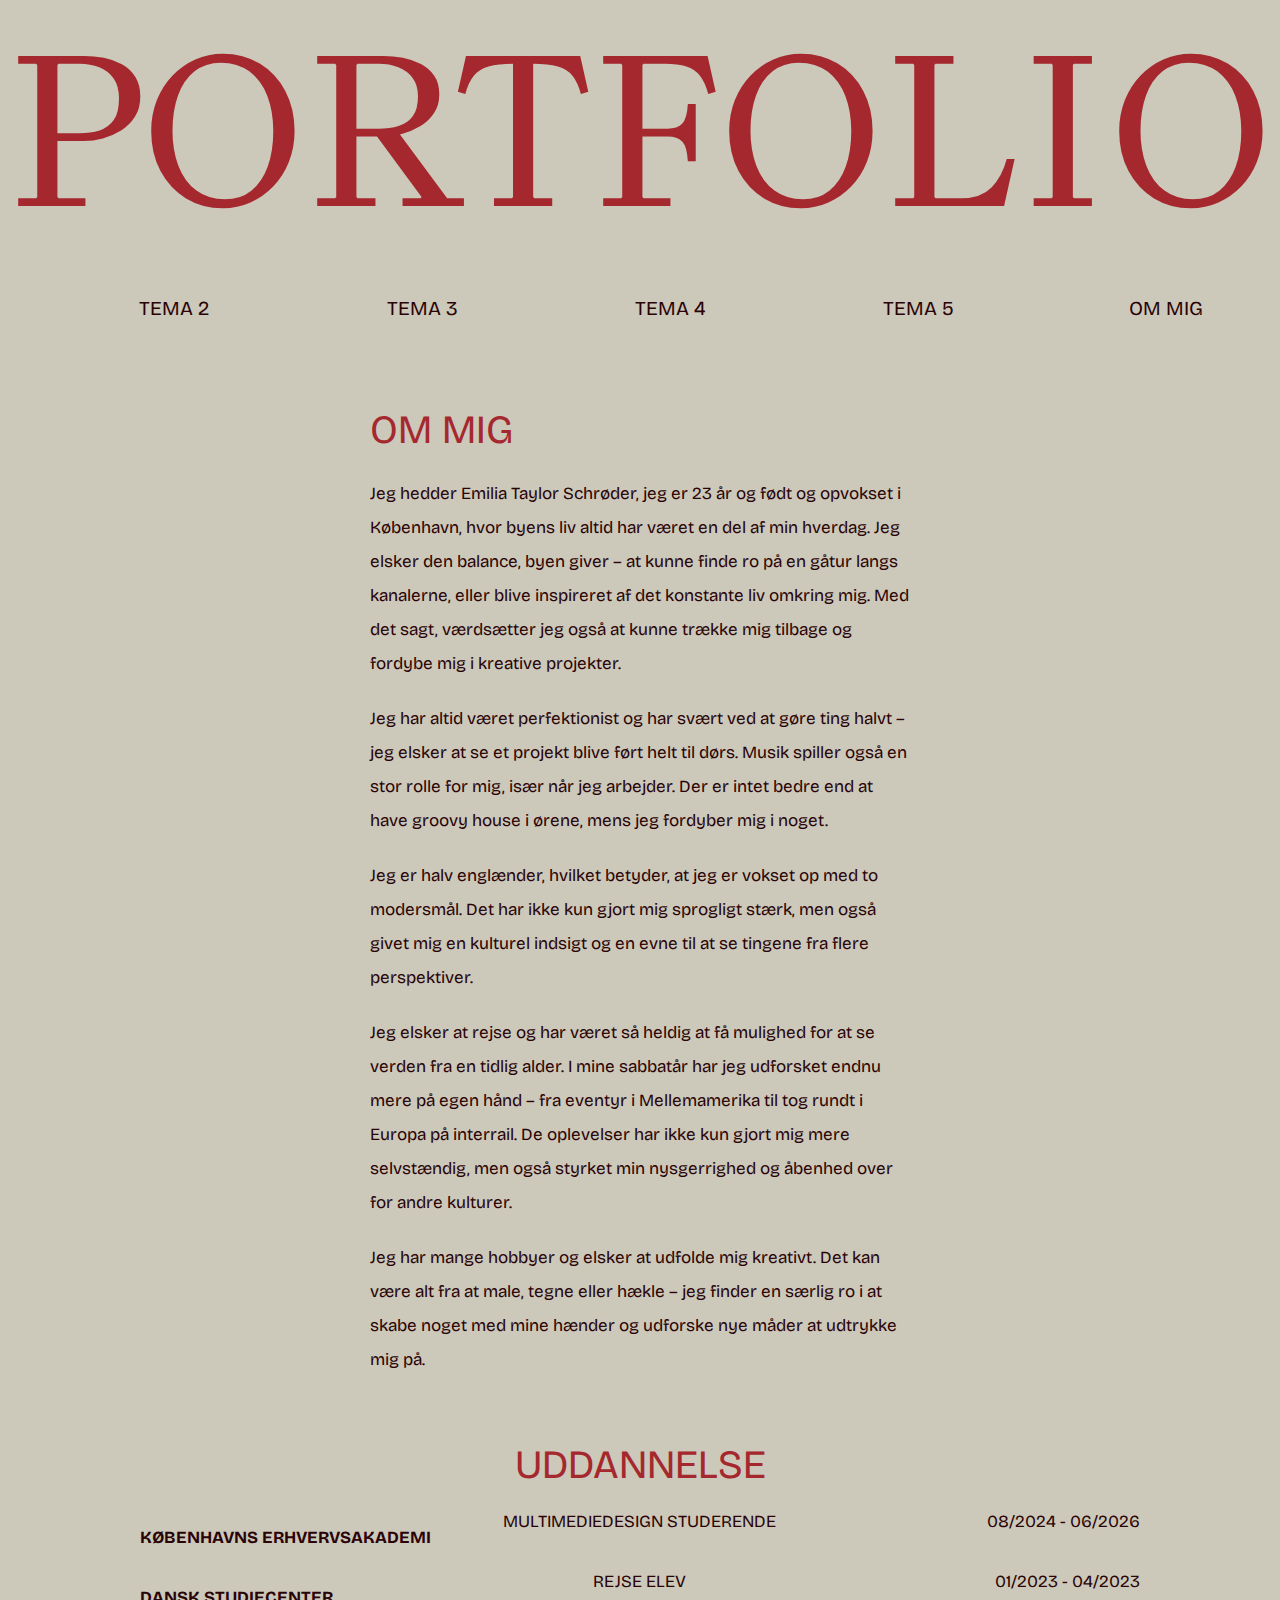
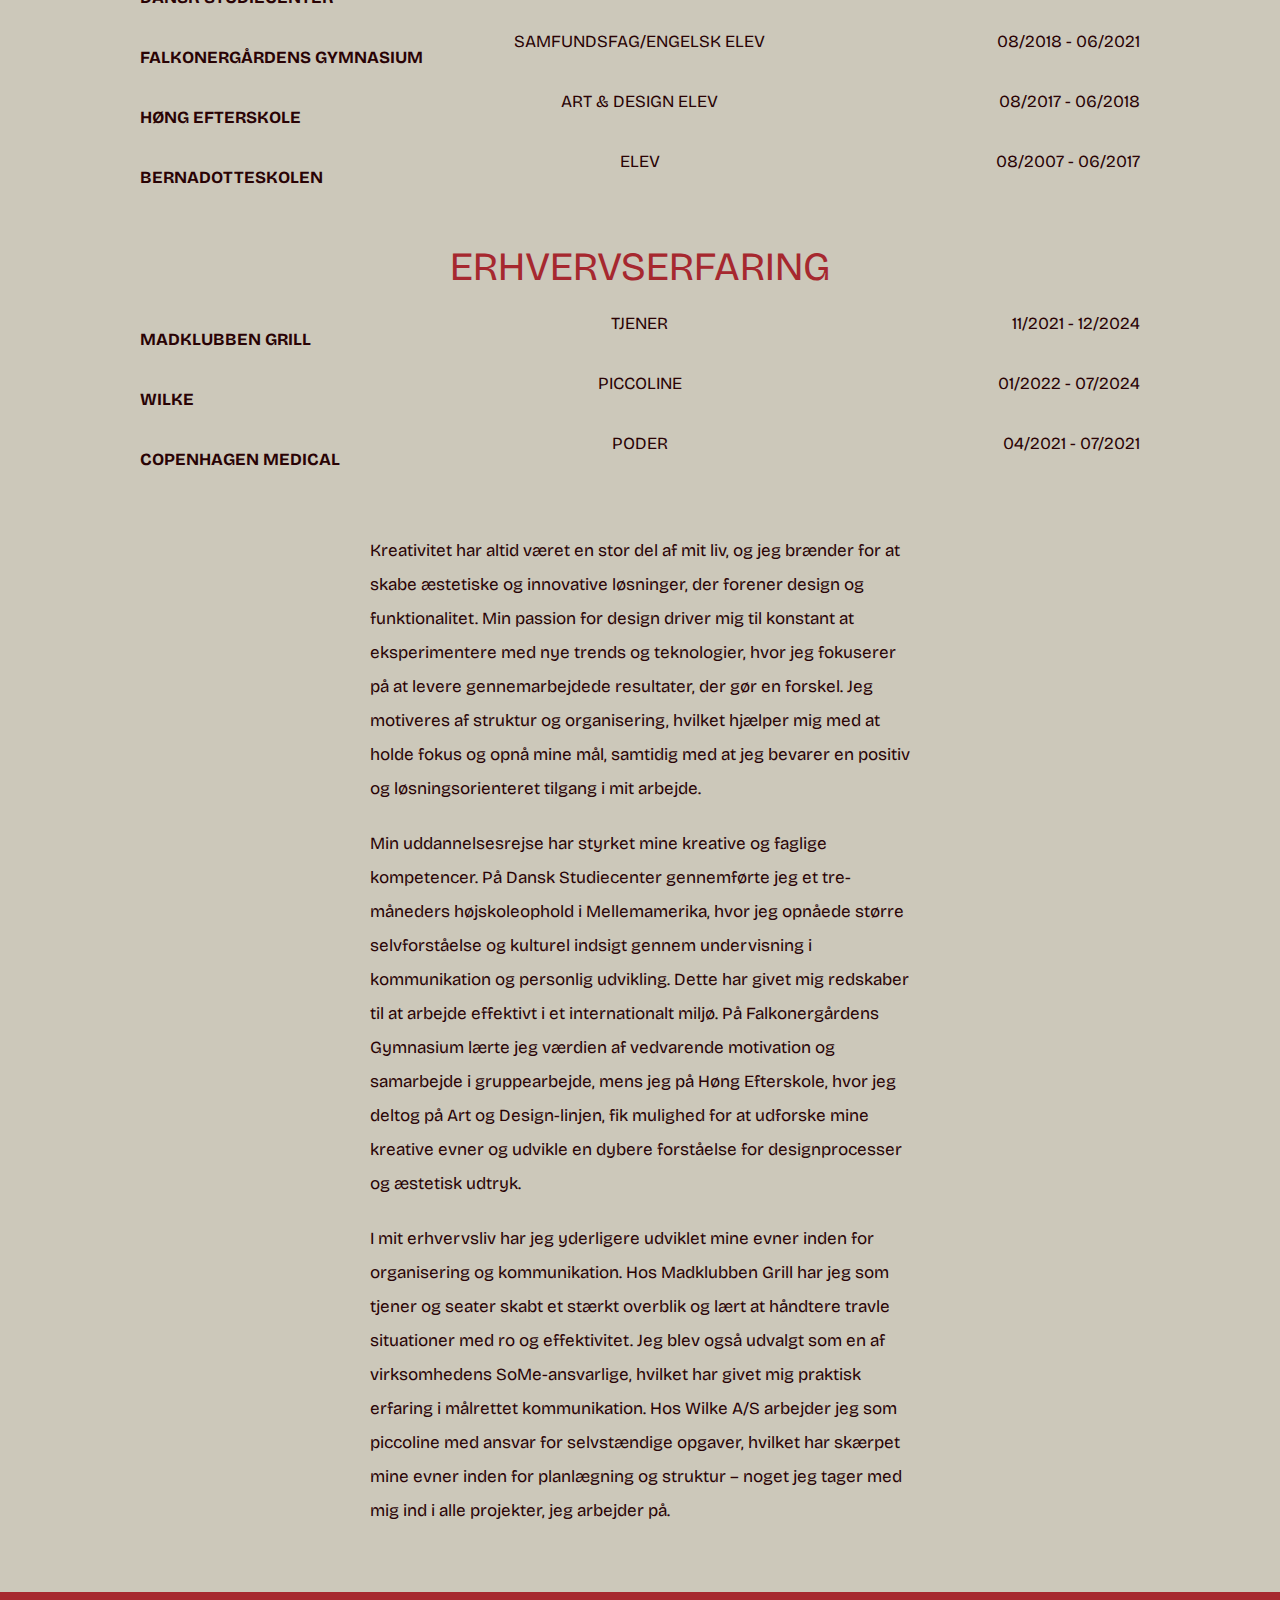
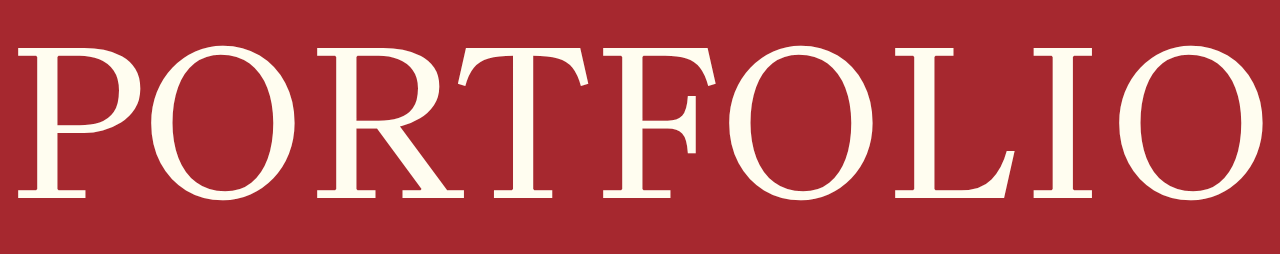
==== om_mig.html @ 83bc56c7 "tema 5" ====
<!DOCTYPE html>
<html lang="da">
  <head>
    <meta charset="UTF-8" />
    <meta name="viewport" content="width=device-width, initial-scale=1.0" />
    <link rel="stylesheet" href="css/layout.css" />
    <link rel="stylesheet" href="css/style.css" />
    <link rel="stylesheet" href="css/burgermenu.css" />
    <!-- H1 font -->
    <link rel="preconnect" href="https://fonts.googleapis.com" />
    <link rel="preconnect" href="https://fonts.gstatic.com" crossorigin />
    <link href="https://fonts.googleapis.com/css2?family=Brygada+1918:ital@0;1&display=swap" rel="stylesheet" />
    <!-- H2, H3 og P font -->
    <link rel="preconnect" href="https://fonts.googleapis.com" />
    <link rel="preconnect" href="https://fonts.gstatic.com" crossorigin />
    <link href="https://fonts.googleapis.com/css2?family=Bricolage+Grotesque:opsz@12..96&display=swap" rel="stylesheet" />
    <title>Om mig</title>
  </head>
  <body>
    <a href="index.html"><h1>Portfolio</h1></a>
    <header>
      <nav>
        <ul class="menu">
          <li>
            <a href="tema2.html"><h3 class="brown_t">Tema 2</h3></a>
          </li>
          <li>
            <a href="tema3.html"><h3 class="brown_t">Tema 3</h3></a>
          </li>
          <li>
            <a href="tema4.html"><h3 class="brown_t">Tema 4</h3></a>
          </li>
          <li>
            <a href="tema5.html"><h3 class="brown_t">Tema 5</h3></a>
          </li>
          <li>
            <a href="om_mig.html"><h3 class="brown_t">Om mig</h3></a>
          </li>
        </ul>
        <div class="burger">
          <div class="line"></div>
          <div class="line"></div>
          <div class="line"></div>
        </div>
      </nav>
    </header>

    <section class="marg">
      <h2>OM MIG</h2>
      <p>Jeg hedder Emilia Taylor Schrøder, jeg er 23 år og født og opvokset i København, hvor byens liv altid har været en del af min hverdag. Jeg elsker den balance, byen giver – at kunne finde ro på en gåtur langs kanalerne, eller blive inspireret af det konstante liv omkring mig. Med det sagt, værdsætter jeg også at kunne trække mig tilbage og fordybe mig i kreative projekter.</p>
      <p>Jeg har altid været perfektionist og har svært ved at gøre ting halvt – jeg elsker at se et projekt blive ført helt til dørs. Musik spiller også en stor rolle for mig, især når jeg arbejder. Der er intet bedre end at have groovy house i ørene, mens jeg fordyber mig i noget.</p>
      <p>Jeg er halv englænder, hvilket betyder, at jeg er vokset op med to modersmål. Det har ikke kun gjort mig sprogligt stærk, men også givet mig en kulturel indsigt og en evne til at se tingene fra flere perspektiver.</p>
      <p>Jeg elsker at rejse og har været så heldig at få mulighed for at se verden fra en tidlig alder. I mine sabbatår har jeg udforsket endnu mere på egen hånd – fra eventyr i Mellemamerika til tog rundt i Europa på interrail. De oplevelser har ikke kun gjort mig mere selvstændig, men også styrket min nysgerrighed og åbenhed over for andre kulturer.</p>
      <p>Jeg har mange hobbyer og elsker at udfolde mig kreativt. Det kan være alt fra at male, tegne eller hækle – jeg finder en særlig ro i at skabe noget med mine hænder og udforske nye måder at udtrykke mig på.</p>
    </section>

    <h2 class="middle">Uddannelse</h2>
    <section class="parent">
      <div class="grid_1-1-1">
        <p class="brown_t bold">KØBENHAVNS ERHVERVSAKADEMI</p>
        <p class="brown_t">MULTIMEDIEDESIGN STUDERENDE</p>
        <p class="brown_t">08/2024 - 06/2026</p>

        <p class="brown_t bold">DANSK STUDIECENTER</p>
        <p class="brown_t">REJSE ELEV</p>
        <p class="brown_t">01/2023 - 04/2023</p>

        <p class="brown_t bold">FALKONERGÅRDENS GYMNASIUM</p>
        <p class="brown_t">SAMFUNDSFAG/ENGELSK ELEV</p>
        <p class="brown_t">08/2018 - 06/2021</p>

        <p class="brown_t bold">HØNG EFTERSKOLE</p>
        <p class="brown_t">ART & DESIGN ELEV</p>
        <p class="brown_t">08/2017 - 06/2018</p>

        <p class="brown_t bold">BERNADOTTESKOLEN</p>
        <p class="brown_t">ELEV</p>
        <p class="brown_t">08/2007 - 06/2017</p>
      </div>
    </section>

    <h2 class="middle pad-top">Erhvervserfaring</h2>
    <section class="parent">
      <div class="grid_1-1-1">
        <p class="brown_t bold">MADKLUBBEN GRILL</p>
        <p class="brown_t">TJENER</p>
        <p class="brown_t right">11/2021 - 12/2024</p>
        <p class="brown_t bold">WILKE</p>
        <p class="brown_t">PICCOLINE</p>
        <p class="brown_t right">01/2022 - 07/2024</p>
        <p class="brown_t bold">COPENHAGEN MEDICAL</p>
        <p class="brown_t">PODER</p>
        <p class="brown_t right">04/2021 - 07/2021</p>
      </div>
    </section>

    <section class="marg">
      <p>Kreativitet har altid været en stor del af mit liv, og jeg brænder for at skabe æstetiske og innovative løsninger, der forener design og funktionalitet. Min passion for design driver mig til konstant at eksperimentere med nye trends og teknologier, hvor jeg fokuserer på at levere gennemarbejdede resultater, der gør en forskel. Jeg motiveres af struktur og organisering, hvilket hjælper mig med at holde fokus og opnå mine mål, samtidig med at jeg bevarer en positiv og løsningsorienteret tilgang i mit arbejde.</p>
      <p>Min uddannelsesrejse har styrket mine kreative og faglige kompetencer. På Dansk Studiecenter gennemførte jeg et tre-måneders højskoleophold i Mellemamerika, hvor jeg opnåede større selvforståelse og kulturel indsigt gennem undervisning i kommunikation og personlig udvikling. Dette har givet mig redskaber til at arbejde effektivt i et internationalt miljø. På Falkonergårdens Gymnasium lærte jeg værdien af vedvarende motivation og samarbejde i gruppearbejde, mens jeg på Høng Efterskole, hvor jeg deltog på Art og Design-linjen, fik mulighed for at udforske mine kreative evner og udvikle en dybere forståelse for designprocesser og æstetisk udtryk.</p>
      <p>I mit erhvervsliv har jeg yderligere udviklet mine evner inden for organisering og kommunikation. Hos Madklubben Grill har jeg som tjener og seater skabt et stærkt overblik og lært at håndtere travle situationer med ro og effektivitet. Jeg blev også udvalgt som en af virksomhedens SoMe-ansvarlige, hvilket har givet mig praktisk erfaring i målrettet kommunikation. Hos Wilke A/S arbejder jeg som piccoline med ansvar for selvstændige opgaver, hvilket har skærpet mine evner inden for planlægning og struktur – noget jeg tager med mig ind i alle projekter, jeg arbejder på.</p>
    </section>

    <footer class="red_b">
      <a href="index.html"><h1 class="cream_t">Portfolio</h1></a>
    </footer>

    <script src="javascript/menu.js"></script>
  </body>
</html>
---- css/layout.css ----
* {
  margin: 0;
  padding: 0;
  box-sizing: border-box;
}

/* Layout af tekstboks på forside */
.center {
  text-align: center;
  max-width: 70%;
  margin: 0 auto; /* Centers the text block horizontally on the page */
  padding: 50px;
}
/* Styling af klikbare kasser på forsiden */
.project_grid {
  display: flex;
  justify-content: space-between;
  gap: 20px; /* plads imellem kasserne */
  margin-left: 2rem;
  margin-right: 2rem;
  margin-bottom: 2rem;
}
.project-box-f:hover {
  transform: scale(1.02); /* zoom-in effect */
}
.projects h2 {
  text-align: center;
}
/* zoom effekt */
.zoom:hover {
  transform: scale(1.01); /* zoom-in effect */
}

/* tema 2 layout */
.marg {
  max-width: 80%;
  margin: 0 auto; /* Centers the text block horizontally on the page */
  padding: 50px;
  /* tilføjer en transition effekt på alt der ændres (all - margin, padding), på 0.3 sekunder, med langsom, accelerere i midten, og langsom til slut. */
  transition: all 0.3s ease; /* Smooth transition for margin and size adjustments */
}

/* .grid_2-1 {
  display: grid;
  grid-template-columns: 2fr 1fr;
  margin: 5rem;
} */
/* 
.grid_2-1 {
  display: grid;
  grid-template-columns: 2fr 1fr;
  grid-template-rows: 1fr;
} */

/* .brown_box {
  position: relative;
  top: -40%;
  left: 50%;
} */
.brown_box {
  display: flex;
  justify-content: end;
  padding-right: 12rem;
}
/* TEMA 3 */
/* margin på listepunkt */
ul {
  margin-left: 15px;
}
.grid_1-1-1-1-1 {
  display: grid;
  grid-template-columns: 1fr 1fr 1fr 1fr 1fr;
}

/* Lottie animationer */
.container {
  display: grid;
  place-items: center;
  max-width: 100%;
  margin-top: 3rem;
}

/* Så teksten under lottie og billede ikke overlapper */
.wrapper {
  display: block;
  overflow: hidden; /* Prevents text from spilling into the animation container */
  margin-top: -55px;
}

/* Baggrundsbilledet på forside(med lottie) */
.forside_img {
  grid-area: 1 / 1; /* Placerer animationen i samme grid celle */
  width: 100%;
  height: auto;
}

/* Lottie filen */
.lottie {
  grid-area: 1 / 1; /* Placerer animationen i samme grid celle */
  width: 100%;
  z-index: 2; /* bliver placeret ovenpå billedet */
}

.lottie_1 {
  padding-top: 1rem;
}

/* CV GRID */
.bold {
  font-weight: bold;
  padding-top: 1rem;
}
.parent {
  text-align: center;
}

.middle {
  text-align: center;
}

.pad-top {
  padding-top: 3rem;
}

@media (min-width: 800px) {
  .center {
    text-align: center;
    max-width: 55%;
    margin: 0 auto; /* Centers the text block horizontally on the page */
    padding: 60px;
  }

  .marg {
    max-width: 50%;
  }

  /* TEMA 3 */
  /* margin på listepunkt */
  ul {
    margin-left: 30px;
  }

  .grid_1-1 {
    display: grid;
    grid-template-columns: 1fr 1fr;
  }

  /* Layout af cv grid */
  /* Center the grid parent */
  .parent {
    display: flex;
    justify-content: center; /* Centers the grid horizontally */
    align-items: center; /* Centers the grid vertically */
  }

  /* Style the grid */
  .grid_1-1-1 {
    display: grid;
    grid-template-columns: 1fr 1fr 1fr; /* Three equal-width columns */
    grid-auto-rows: auto; /* Automatically size rows based on content */
    gap: 10px; /* Add spacing between items */
    width: 100%; /* Adjust grid width */
    max-width: 1000px; /* Limit grid width for larger screens */
    text-align: left; /* Default text alignment for all grid items */
  }

  /* Column-specific text alignment */
  .grid_1-1-1 > p:nth-child(3n + 1) {
    font-weight: bold; /* Bold text for the first column */
    text-align: left; /* Left-aligned */
  }

  .grid_1-1-1 > p:nth-child(3n + 2) {
    text-align: center; /* Center-aligned for the middle column */
  }

  .grid_1-1-1 > p:nth-child(3n) {
    text-align: right; /* Right-aligned for the last column */
  }
}
---- css/style.css ----
* {
  margin: 0;
  padding: 0;
  box-sizing: border-box;
}

/* Farve variabler */
html {
  --cream: #fffdf0;
  --red: #a6282f;
  --sage: #cdc69a;
  --mocca: #ccc8ba;
  --brown: #290305;
  scroll-behavior: smooth;
}

body {
  background-color: var(--mocca);
}

/* Tekst */
h1 {
  font-family: "Brygada 1918", serif;
  font-optical-sizing: auto;
  font-weight: 400;
  font-style: normal;
  text-transform: uppercase;
  color: var(--red);
  font-size: 17.5vw;
  text-align: center;
}

h2 {
  font-family: "Bricolage Grotesque", serif;
  font-optical-sizing: auto;
  font-weight: 400;
  font-style: normal;
  font-variation-settings: "wdth" 100;
  text-transform: uppercase;
  color: var(--red);
  font-size: clamp(20px, 5vw, 40px);
}

h3 {
  font-family: "Bricolage Grotesque", serif;
  font-optical-sizing: auto;
  font-weight: 400;
  font-style: normal;
  font-variation-settings: "wdth" 100;
  text-transform: uppercase;
  color: var(--red);
}

p,
ul {
  font-family: "Bricolage Grotesque", serif;
  font-optical-sizing: auto;
  font-weight: 400;
  font-style: normal;
  font-variation-settings: "wdth" 100;
  color: var(--brown);
  /* 10px er minimun. Fonten bliver ikke mindre end 10px. 2vw gør tekststørrelsen responsiv, dvs størrelsen fylder 2% af skærmen. Det maksimale er 17px. */
  font-size: clamp(10px, 2vw, 17px);
  line-height: 200%;
}

/* Ændring af farve i footer*/
.cream_t {
  color: var(--cream);
}
.red_b {
  background-color: var(--red);
}
.sage_t {
  color: var(--sage);
}
.brown_b {
  background-color: var(--brown);
}
.sage_b {
  background-color: var(--sage);
}
.red_t {
  color: var(--red);
}
.cream_b {
  background-color: var(--cream);
}
.brown_t {
  color: var(--brown);
}

img {
  max-width: 100%;
}

a {
  text-decoration: none;
}
.marg p {
  padding-top: 7px;
  padding-bottom: 14px;
}

.marg h3 {
  padding-top: 33px;
}

.marg img {
  padding-top: 20px;
}

@media (min-width: 800px) {
  h2 {
    padding-bottom: 1rem;
  }
  .top {
    margin-top: 3rem;
    padding-left: 1rem;
  }
}
---- css/burgermenu.css ----
* {
  margin: 0;
  padding: 0;
  box-sizing: border-box;
}

header {
  position: sticky;
  top: 0;
  display: flex;
  justify-content: space-between;
  align-items: center;
  padding: 20px;
  background-color: var(--mocca);
  font-family: "Anybody", sans-serif;
  font-weight: 400;
  font-style: normal;
  font-size: 1.3rem;
  z-index: 3;
}
.brown_t {
  color: var(--brown);
}

.logo img {
  max-width: 40%;
}

nav {
  width: 100%; /* Ensure nav spans the full width */
}

.menu {
  display: grid;
  grid-template-columns: repeat(5, 1fr); /* Create 5 evenly spaced columns */
  width: 100%; /* Menu spans the full width */
  list-style: none;
  text-align: center;
}

.menu li {
  margin: 0; /* Remove margin to prevent spacing issues */
}

.menu li:last-child {
  margin-right: 0;
}

.menu a {
  display: block;
  padding: 10px;
  color: var(--brown);
  text-decoration: none;
  transition: color 0.3s;
  text-align: center; /* Ensure the text inside each menu item is centered */
}

.menu a:hover {
  transform: scale(1.03); /* zoom-in effect */
}

.burger {
  width: 30px;
  height: 20px;
  cursor: pointer;
}

.burger .line {
  width: 100%;
  height: 2px;
  background-color: var(--brown);
  margin-bottom: 5px;
  transition: 0.2s linear;
}
.burger {
  display: none;
}
@media screen and (max-width: 800px) {
  .menu {
    display: none;
  }
  .burger {
    display: block;
  }
  .burger.active .line:nth-child(1) {
    transform: rotate(45deg) translate(5px, 5px);
    transition: 0.2s linear;
  }

  .burger.active .line:nth-child(2) {
    opacity: 0;
    transition: 0.15s linear;
  }

  .burger.active .line:nth-child(3) {
    transform: rotate(-45deg) translate(5px, -5px);
    transition: 0.2s linear;
  }

  nav.active .menu {
    display: block;
    background-color: var(--mocca);
    position: absolute;
    top: 58px;
    left: 0;
    width: 100%;
    box-shadow: 0 10px 10px rgba(0, 0, 0, 0.1);
    z-index: 1;
  }

  nav.active .menu li {
    margin: 10px 20px;
  }

  nav.active .menu a {
    font-size: 24px;
  }
  .logo img {
    max-width: 30%;
  }
}
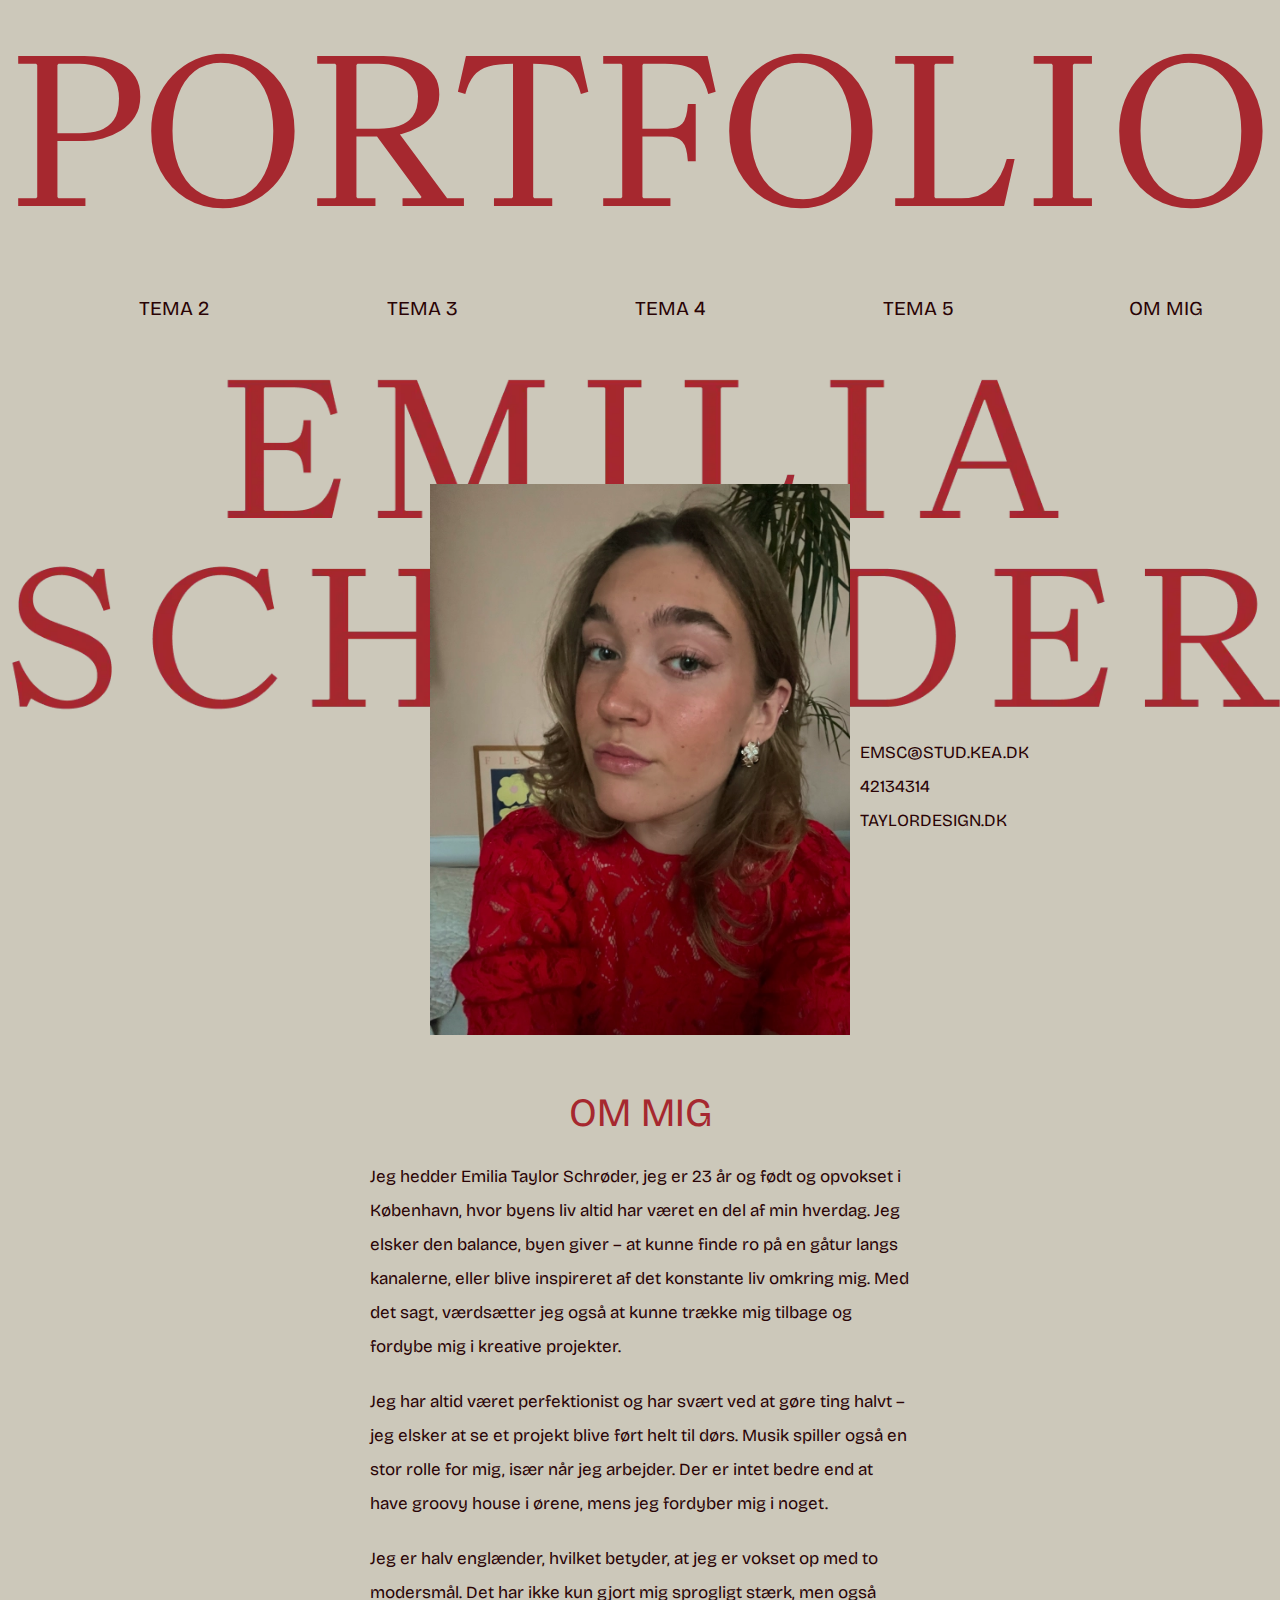
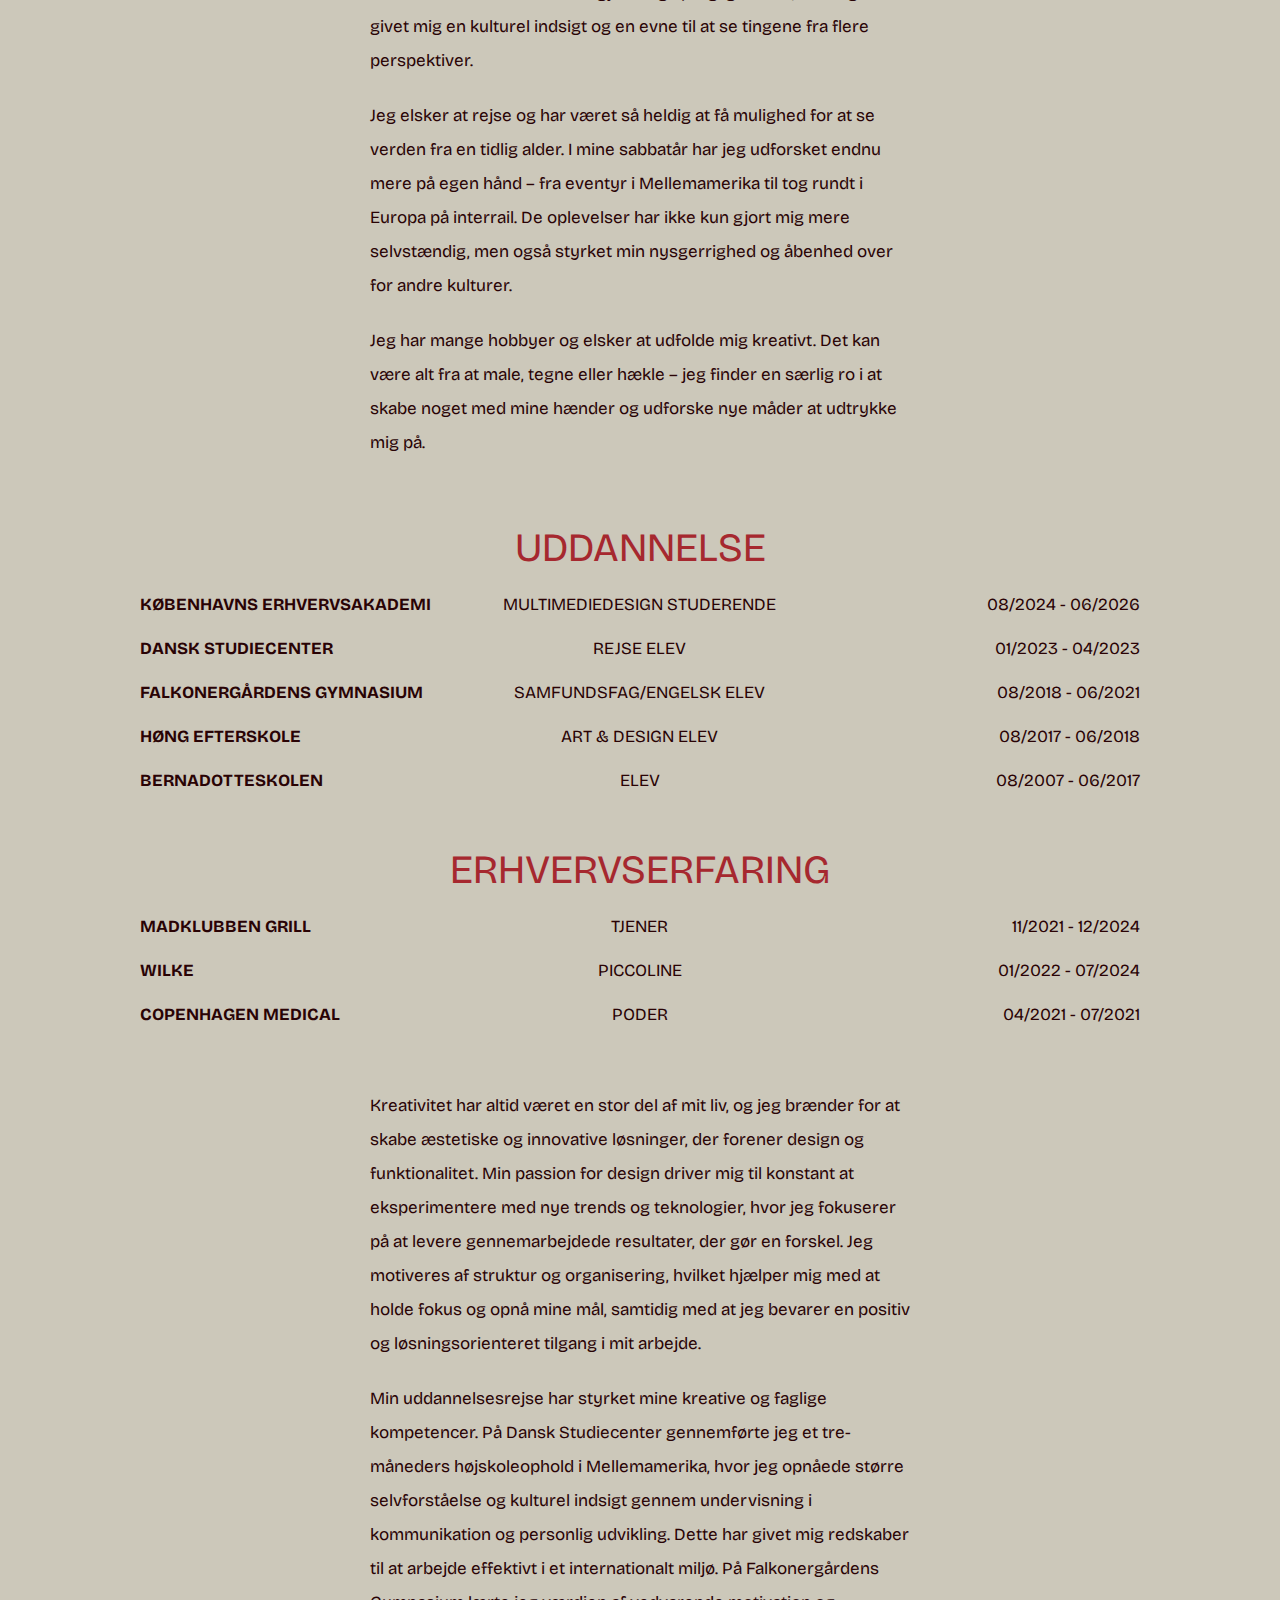
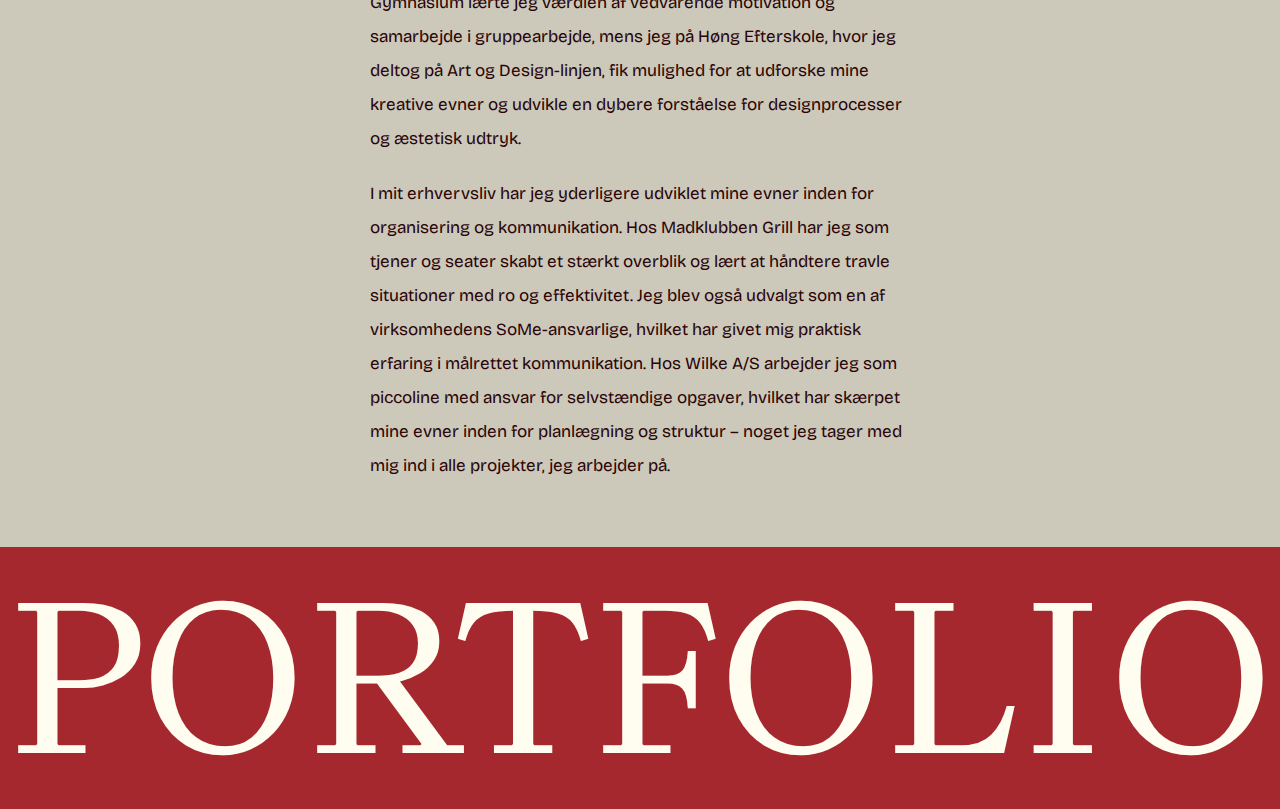
==== commit 8d99257a: "færdig om mig" ====
--- a/om_mig.html
+++ b/om_mig.html
@@ -45,8 +45,22 @@
       </nav>
     </header>
 
+    <section class="bg_img">
+      <section class="grid_3">
+        <div class="usynlig">usynlig</div>
+        <div class="mig">
+          <img src="billeder/om_mig/cv.webp" alt="Profile Picture" />
+        </div>
+        <div class="bla">
+          <p>EMSC@STUD.KEA.DK</p>
+          <p>42134314</p>
+          <p>TAYLORDESIGN.DK</p>
+        </div>
+      </section>
+    </section>
+
     <section class="marg">
-      <h2>OM MIG</h2>
+      <h2 class="middle">OM MIG</h2>
       <p>Jeg hedder Emilia Taylor Schrøder, jeg er 23 år og født og opvokset i København, hvor byens liv altid har været en del af min hverdag. Jeg elsker den balance, byen giver – at kunne finde ro på en gåtur langs kanalerne, eller blive inspireret af det konstante liv omkring mig. Med det sagt, værdsætter jeg også at kunne trække mig tilbage og fordybe mig i kreative projekter.</p>
       <p>Jeg har altid været perfektionist og har svært ved at gøre ting halvt – jeg elsker at se et projekt blive ført helt til dørs. Musik spiller også en stor rolle for mig, især når jeg arbejder. Der er intet bedre end at have groovy house i ørene, mens jeg fordyber mig i noget.</p>
       <p>Jeg er halv englænder, hvilket betyder, at jeg er vokset op med to modersmål. Det har ikke kun gjort mig sprogligt stærk, men også givet mig en kulturel indsigt og en evne til at se tingene fra flere perspektiver.</p>
--- a/css/layout.css
+++ b/css/layout.css
@@ -108,7 +108,6 @@
 /* CV GRID */
 .bold {
   font-weight: bold;
-  padding-top: 1rem;
 }
 .parent {
   text-align: center;
@@ -120,6 +119,40 @@
 
 .pad-top {
   padding-top: 3rem;
+}
+
+.grid_1-1-1 {
+  display: grid;
+  grid-template-columns: 1fr;
+}
+/* Styling af det første barn i sæt af 3 */
+.grid_1-1-1 > p:nth-child(3n + 1) {
+  padding-top: 1rem;
+}
+.bg_img {
+  background-image: url(../billeder/om_mig/Group\ 93.webp);
+  background-repeat: no-repeat;
+  background-position: top center;
+  background-size: 100%;
+}
+
+.grid_3 {
+  display: grid;
+  grid-template-columns: 1fr 1fr 1fr;
+  padding-top: 3rem;
+  gap: 10px;
+}
+.mig {
+  grid-column: 2 / span 1;
+}
+
+.bla {
+  grid-column: 3 / span 1;
+  margin-top: 70%;
+}
+
+.usynlig {
+  color: var(--mocca);
 }
 
 @media (min-width: 800px) {
@@ -146,35 +179,53 @@
   }
 
   /* Layout af cv grid */
-  /* Center the grid parent */
+  /* Centrering af grid parent */
   .parent {
     display: flex;
-    justify-content: center; /* Centers the grid horizontally */
-    align-items: center; /* Centers the grid vertically */
-  }
-
-  /* Style the grid */
+    /* Centrerer grid horisontalt */
+    justify-content: center;
+    /* centrer grid vertikalt */
+    align-items: center;
+  }
+
+  /* Styling af grid */
   .grid_1-1-1 {
     display: grid;
-    grid-template-columns: 1fr 1fr 1fr; /* Three equal-width columns */
-    grid-auto-rows: auto; /* Automatically size rows based on content */
-    gap: 10px; /* Add spacing between items */
-    width: 100%; /* Adjust grid width */
-    max-width: 1000px; /* Limit grid width for larger screens */
+    grid-template-columns: 1fr 1fr 1fr;
+    /* automatisk størrelse af grid rækker baseret på det indhold der er med */
+    gap: 10px;
+    width: 100%;
+    /* bredden af grid */
+    max-width: 1000px;
     text-align: left; /* Default text alignment for all grid items */
   }
 
-  /* Column-specific text alignment */
+  /* Specifik styling af kolonerne */
+  /* n er en variabel, der repræsenterer en række tal (0, 1, 2, 3 osv.). */
   .grid_1-1-1 > p:nth-child(3n + 1) {
+    /* bold tekst i den første kolonne (3n+1 er rettet mod det første "barn" i hvert sæt af 3 - kolonne 1)*/
     font-weight: bold; /* Bold text for the first column */
-    text-align: left; /* Left-aligned */
-  }
-
+    padding-top: 0;
+  }
+
+  /* Styling af det andet "barn" i hvert sæt af 3 (kolonne 2)*/
   .grid_1-1-1 > p:nth-child(3n + 2) {
-    text-align: center; /* Center-aligned for the middle column */
-  }
-
+    text-align: center;
+  }
+
+  /* Styling af det tredje barn, i hvert sæt af 3 (tredje kolonne) */
   .grid_1-1-1 > p:nth-child(3n) {
     text-align: right; /* Right-aligned for the last column */
   }
-}
+
+  .grid_3 {
+    display: grid;
+    grid-template-columns: 1fr 1fr 1fr;
+    padding-top: 10%;
+    gap: 10px;
+  }
+
+  .bla {
+    margin-top: 60%;
+  }
+}
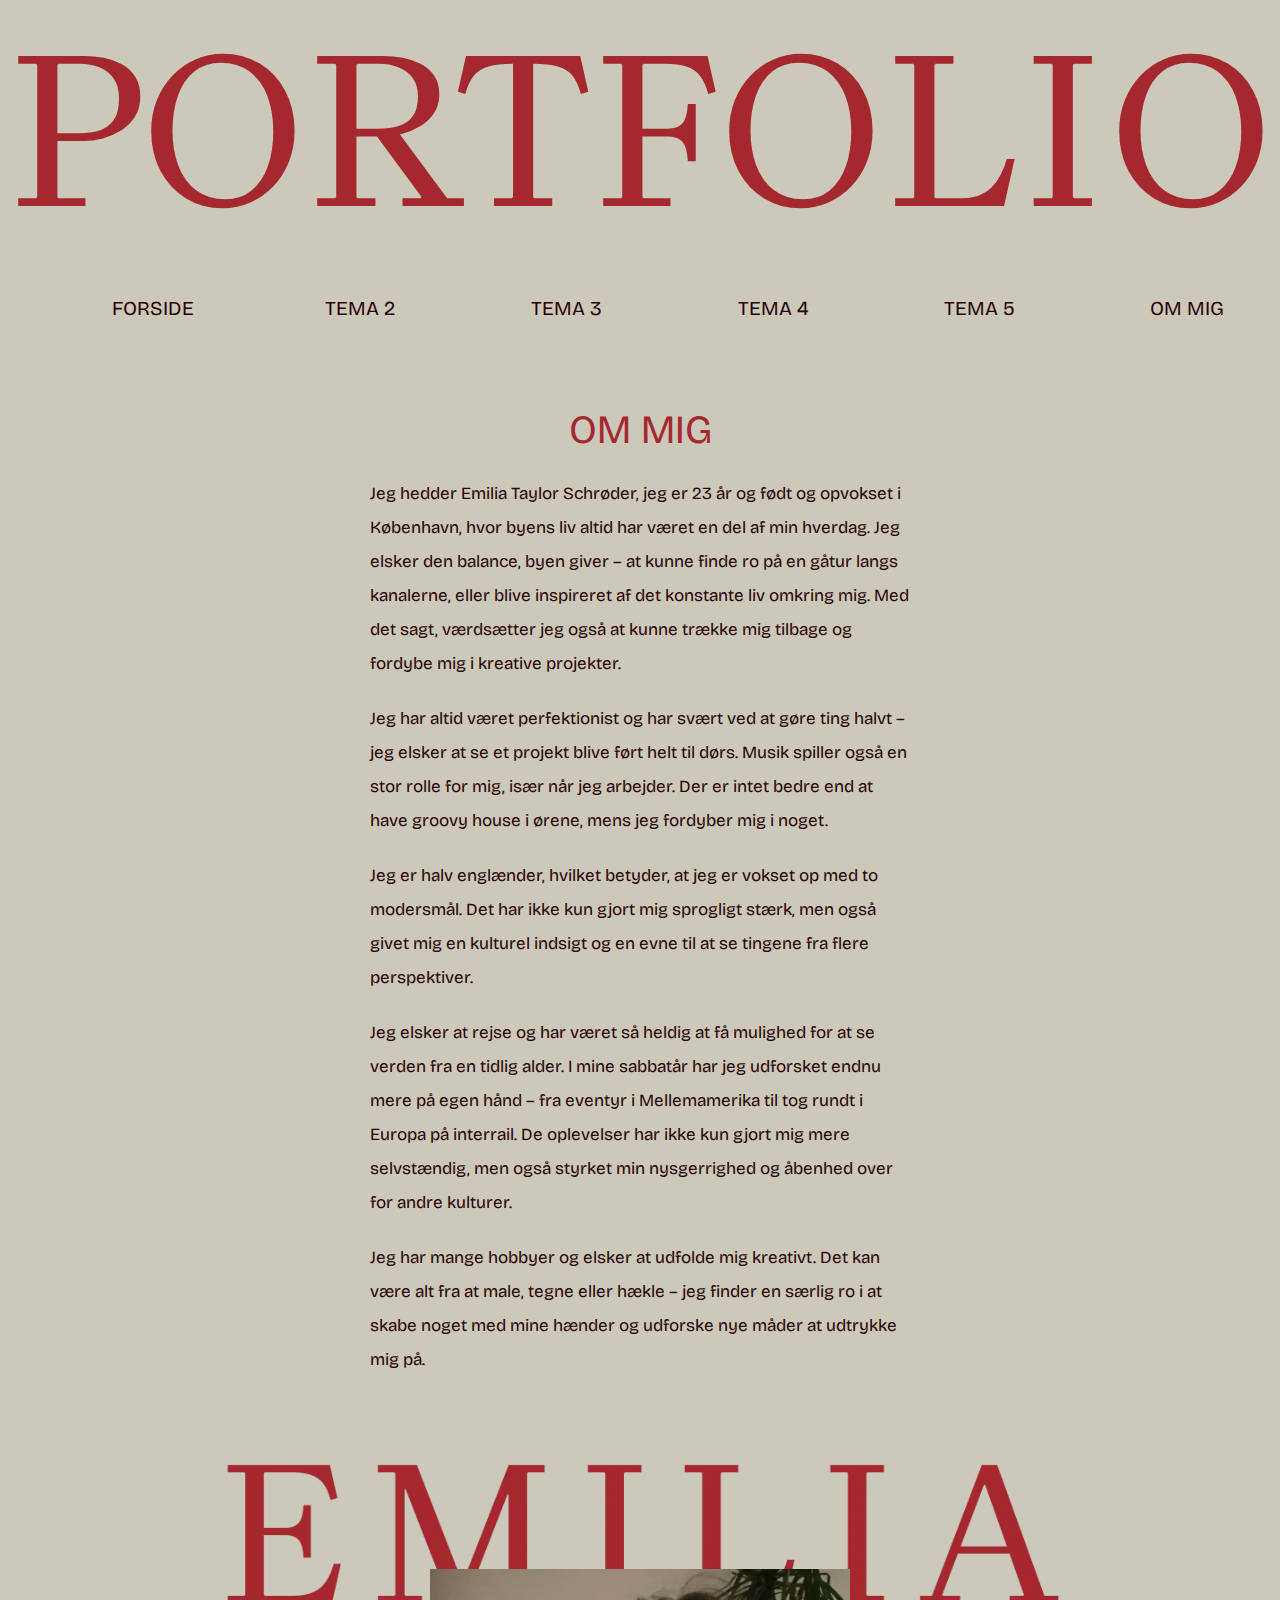
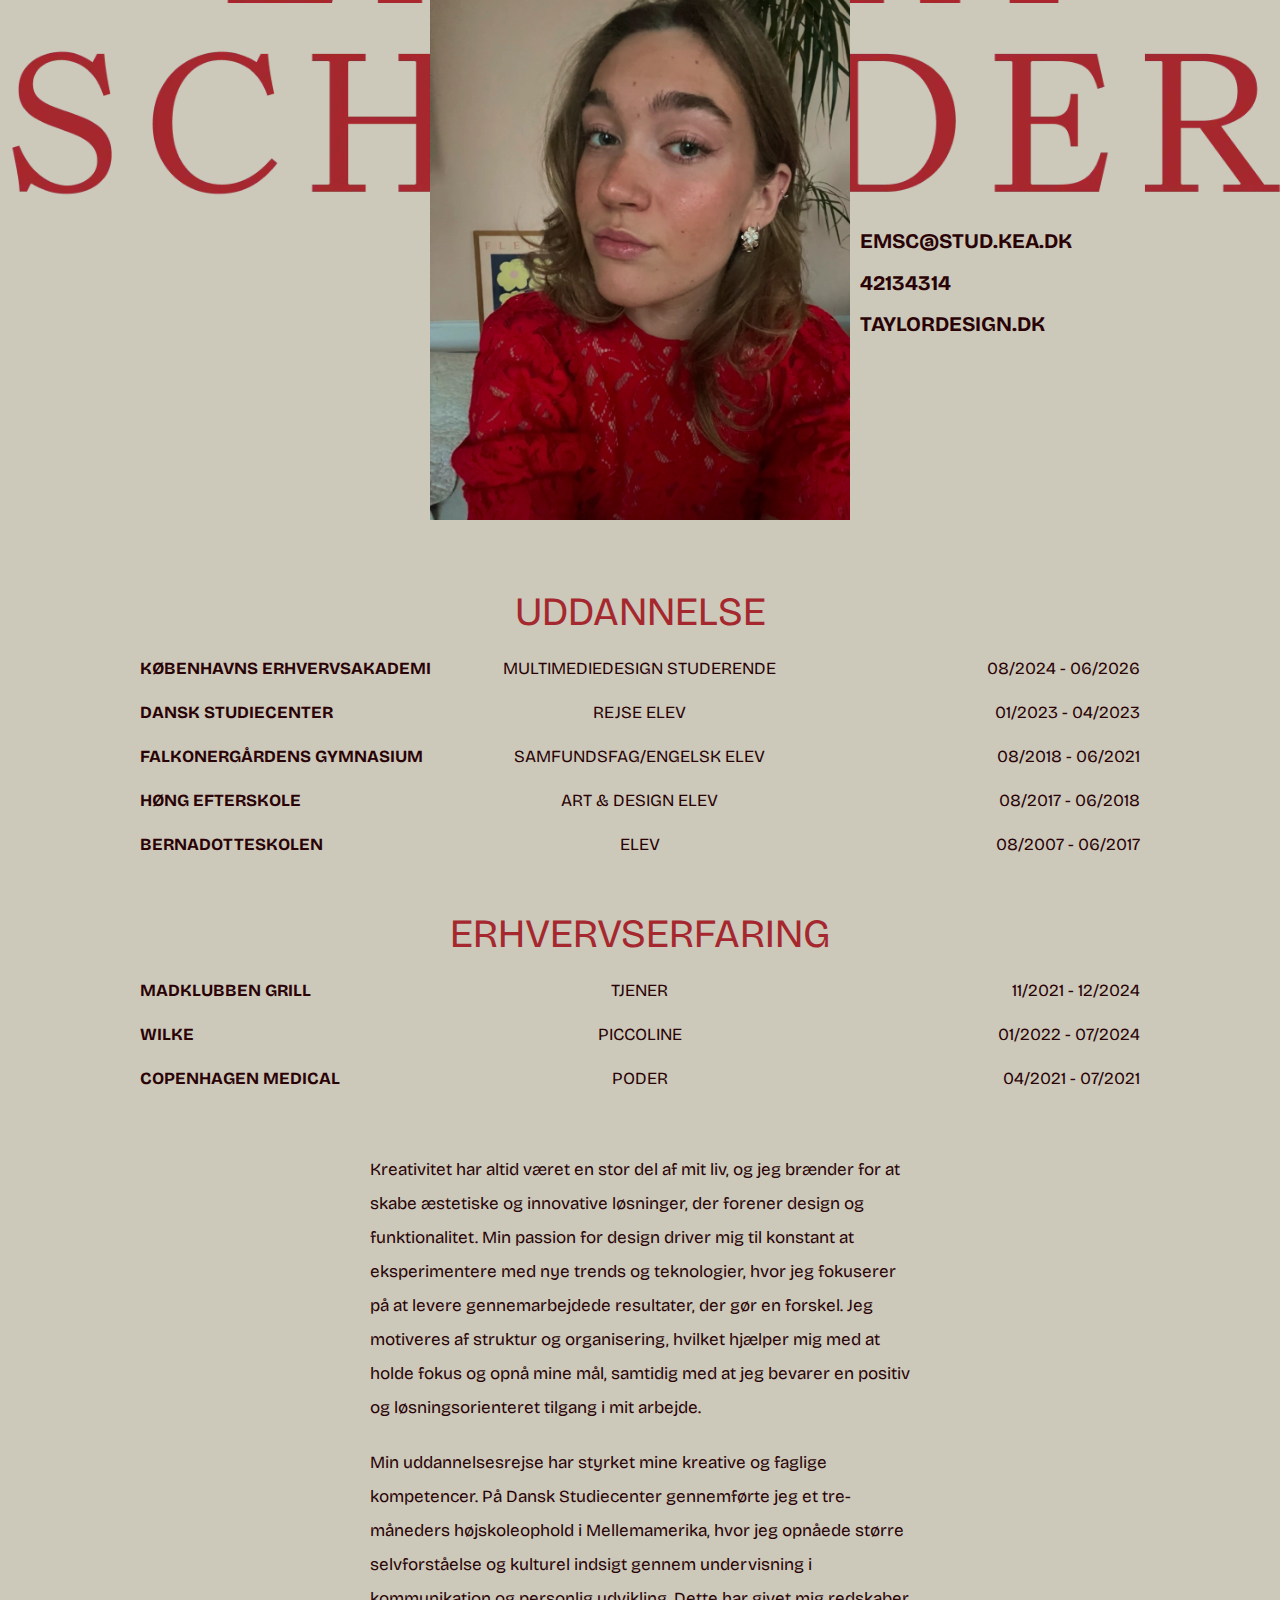
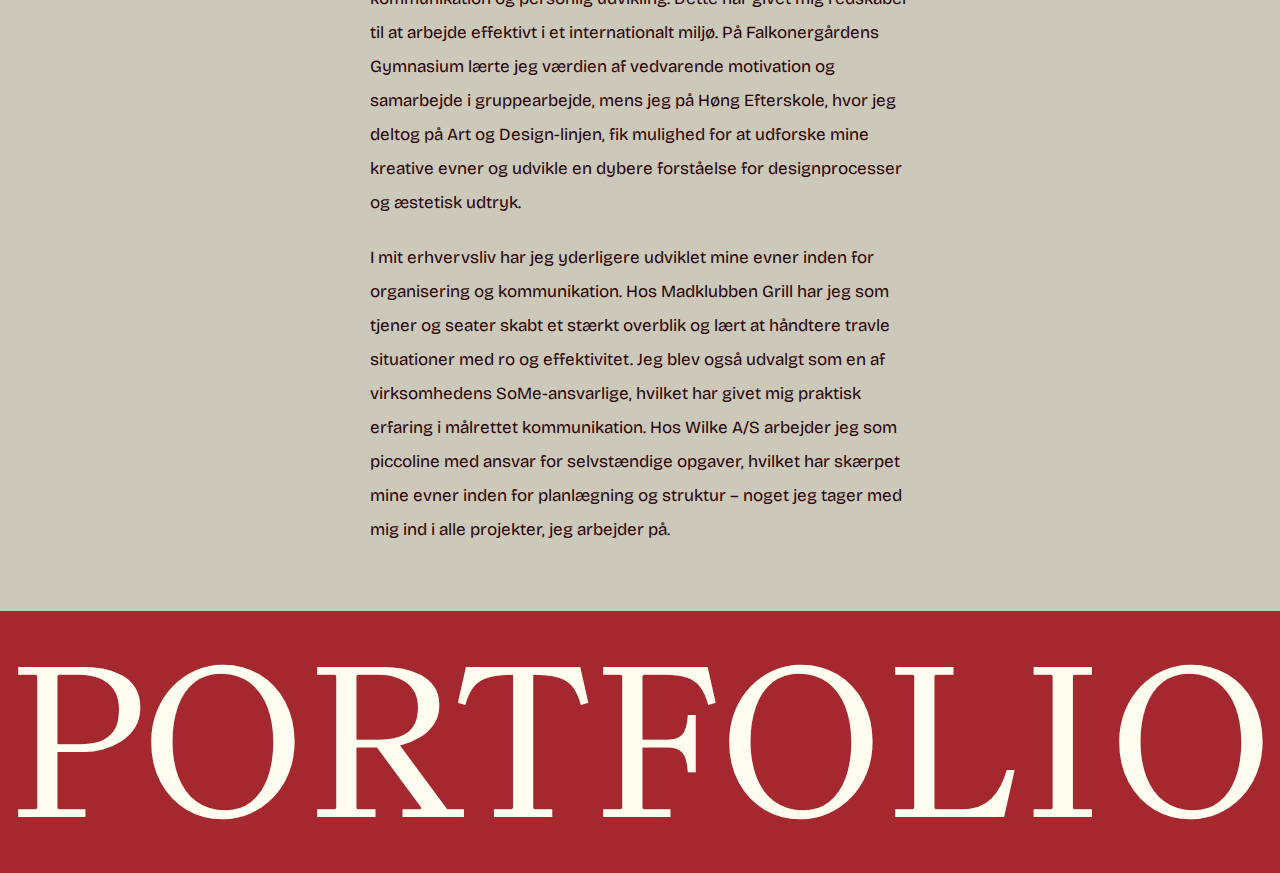
==== commit b061aa42: "rettelser" ====
--- a/om_mig.html
+++ b/om_mig.html
@@ -17,10 +17,13 @@
     <title>Om mig</title>
   </head>
   <body>
-    <a href="index.html"><h1>Portfolio</h1></a>
+    <a href="index.html"><h1 id="start6">Portfolio</h1></a>
     <header>
       <nav>
         <ul class="menu">
+          <li>
+            <a href="index.html"><h3 class="brown_t">Forside</h3></a>
+          </li>
           <li>
             <a href="tema2.html"><h3 class="brown_t">Tema 2</h3></a>
           </li>
@@ -45,6 +48,15 @@
       </nav>
     </header>
 
+    <section class="marg">
+      <h2 class="middle">OM MIG</h2>
+      <p>Jeg hedder Emilia Taylor Schrøder, jeg er 23 år og født og opvokset i København, hvor byens liv altid har været en del af min hverdag. Jeg elsker den balance, byen giver – at kunne finde ro på en gåtur langs kanalerne, eller blive inspireret af det konstante liv omkring mig. Med det sagt, værdsætter jeg også at kunne trække mig tilbage og fordybe mig i kreative projekter.</p>
+      <p>Jeg har altid været perfektionist og har svært ved at gøre ting halvt – jeg elsker at se et projekt blive ført helt til dørs. Musik spiller også en stor rolle for mig, især når jeg arbejder. Der er intet bedre end at have groovy house i ørene, mens jeg fordyber mig i noget.</p>
+      <p>Jeg er halv englænder, hvilket betyder, at jeg er vokset op med to modersmål. Det har ikke kun gjort mig sprogligt stærk, men også givet mig en kulturel indsigt og en evne til at se tingene fra flere perspektiver.</p>
+      <p>Jeg elsker at rejse og har været så heldig at få mulighed for at se verden fra en tidlig alder. I mine sabbatår har jeg udforsket endnu mere på egen hånd – fra eventyr i Mellemamerika til tog rundt i Europa på interrail. De oplevelser har ikke kun gjort mig mere selvstændig, men også styrket min nysgerrighed og åbenhed over for andre kulturer.</p>
+      <p>Jeg har mange hobbyer og elsker at udfolde mig kreativt. Det kan være alt fra at male, tegne eller hækle – jeg finder en særlig ro i at skabe noget med mine hænder og udforske nye måder at udtrykke mig på.</p>
+    </section>
+
     <section class="bg_img">
       <section class="grid_3">
         <div class="usynlig">usynlig</div>
@@ -57,15 +69,6 @@
           <p>TAYLORDESIGN.DK</p>
         </div>
       </section>
-    </section>
-
-    <section class="marg">
-      <h2 class="middle">OM MIG</h2>
-      <p>Jeg hedder Emilia Taylor Schrøder, jeg er 23 år og født og opvokset i København, hvor byens liv altid har været en del af min hverdag. Jeg elsker den balance, byen giver – at kunne finde ro på en gåtur langs kanalerne, eller blive inspireret af det konstante liv omkring mig. Med det sagt, værdsætter jeg også at kunne trække mig tilbage og fordybe mig i kreative projekter.</p>
-      <p>Jeg har altid været perfektionist og har svært ved at gøre ting halvt – jeg elsker at se et projekt blive ført helt til dørs. Musik spiller også en stor rolle for mig, især når jeg arbejder. Der er intet bedre end at have groovy house i ørene, mens jeg fordyber mig i noget.</p>
-      <p>Jeg er halv englænder, hvilket betyder, at jeg er vokset op med to modersmål. Det har ikke kun gjort mig sprogligt stærk, men også givet mig en kulturel indsigt og en evne til at se tingene fra flere perspektiver.</p>
-      <p>Jeg elsker at rejse og har været så heldig at få mulighed for at se verden fra en tidlig alder. I mine sabbatår har jeg udforsket endnu mere på egen hånd – fra eventyr i Mellemamerika til tog rundt i Europa på interrail. De oplevelser har ikke kun gjort mig mere selvstændig, men også styrket min nysgerrighed og åbenhed over for andre kulturer.</p>
-      <p>Jeg har mange hobbyer og elsker at udfolde mig kreativt. Det kan være alt fra at male, tegne eller hækle – jeg finder en særlig ro i at skabe noget med mine hænder og udforske nye måder at udtrykke mig på.</p>
     </section>
 
     <h2 class="middle">Uddannelse</h2>
@@ -115,7 +118,7 @@
     </section>
 
     <footer class="red_b">
-      <a href="index.html"><h1 class="cream_t">Portfolio</h1></a>
+      <a href="#start6"><h1 class="cream_t">Portfolio</h1></a>
     </footer>
 
     <script src="javascript/menu.js"></script>
--- a/css/layout.css
+++ b/css/layout.css
@@ -29,6 +29,15 @@
 /* zoom effekt */
 .zoom:hover {
   transform: scale(1.01); /* zoom-in effect */
+}
+
+/* centrerer billedet(temaboksene) i midten */
+.grid_1 {
+  display: block;
+  margin-left: auto;
+  margin-right: auto;
+  width: 90%;
+  padding-top: 1rem;
 }
 
 /* tema 2 layout */
@@ -121,6 +130,10 @@
   padding-top: 3rem;
 }
 
+.pad-top2 {
+  padding-top: 1rem;
+}
+
 .grid_1-1-1 {
   display: grid;
   grid-template-columns: 1fr;
@@ -134,6 +147,7 @@
   background-repeat: no-repeat;
   background-position: top center;
   background-size: 100%;
+  padding-bottom: 2rem;
 }
 
 .grid_3 {
@@ -149,6 +163,10 @@
 .bla {
   grid-column: 3 / span 1;
   margin-top: 70%;
+}
+.bla p {
+  font-weight: bold;
+  color: var(--brown);
 }
 
 .usynlig {
@@ -228,4 +246,15 @@
   .bla {
     margin-top: 60%;
   }
-}
+  .bla p {
+    font-size: 1.3rem;
+  }
+
+  .bg_img {
+    padding-bottom: 4rem;
+  }
+
+  .pad-top2 {
+    padding-top: 2rem;
+  }
+}
--- a/css/style.css
+++ b/css/style.css
@@ -39,6 +39,9 @@
   text-transform: uppercase;
   color: var(--red);
   font-size: clamp(20px, 5vw, 40px);
+}
+.pad_bot {
+  padding-bottom: 1rem;
 }
 
 h3 {
@@ -103,11 +106,19 @@
 }
 
 .marg h3 {
-  padding-top: 33px;
+  padding-top: 15px;
 }
 
 .marg img {
   padding-top: 20px;
+}
+
+.underline:hover {
+  text-decoration: underline;
+}
+
+.underline {
+  padding-top: 1rem;
 }
 
 @media (min-width: 800px) {
@@ -118,4 +129,11 @@
     margin-top: 3rem;
     padding-left: 1rem;
   }
+  .pad_bot {
+    padding-bottom: 2rem;
+  }
+
+  .marg h3 {
+    padding-top: 33px;
+  }
 }
--- a/css/burgermenu.css
+++ b/css/burgermenu.css
@@ -32,7 +32,7 @@
 
 .menu {
   display: grid;
-  grid-template-columns: repeat(5, 1fr); /* Create 5 evenly spaced columns */
+  grid-template-columns: repeat(6, 1fr); /* Create 5 evenly spaced columns */
   width: 100%; /* Menu spans the full width */
   list-style: none;
   text-align: center;
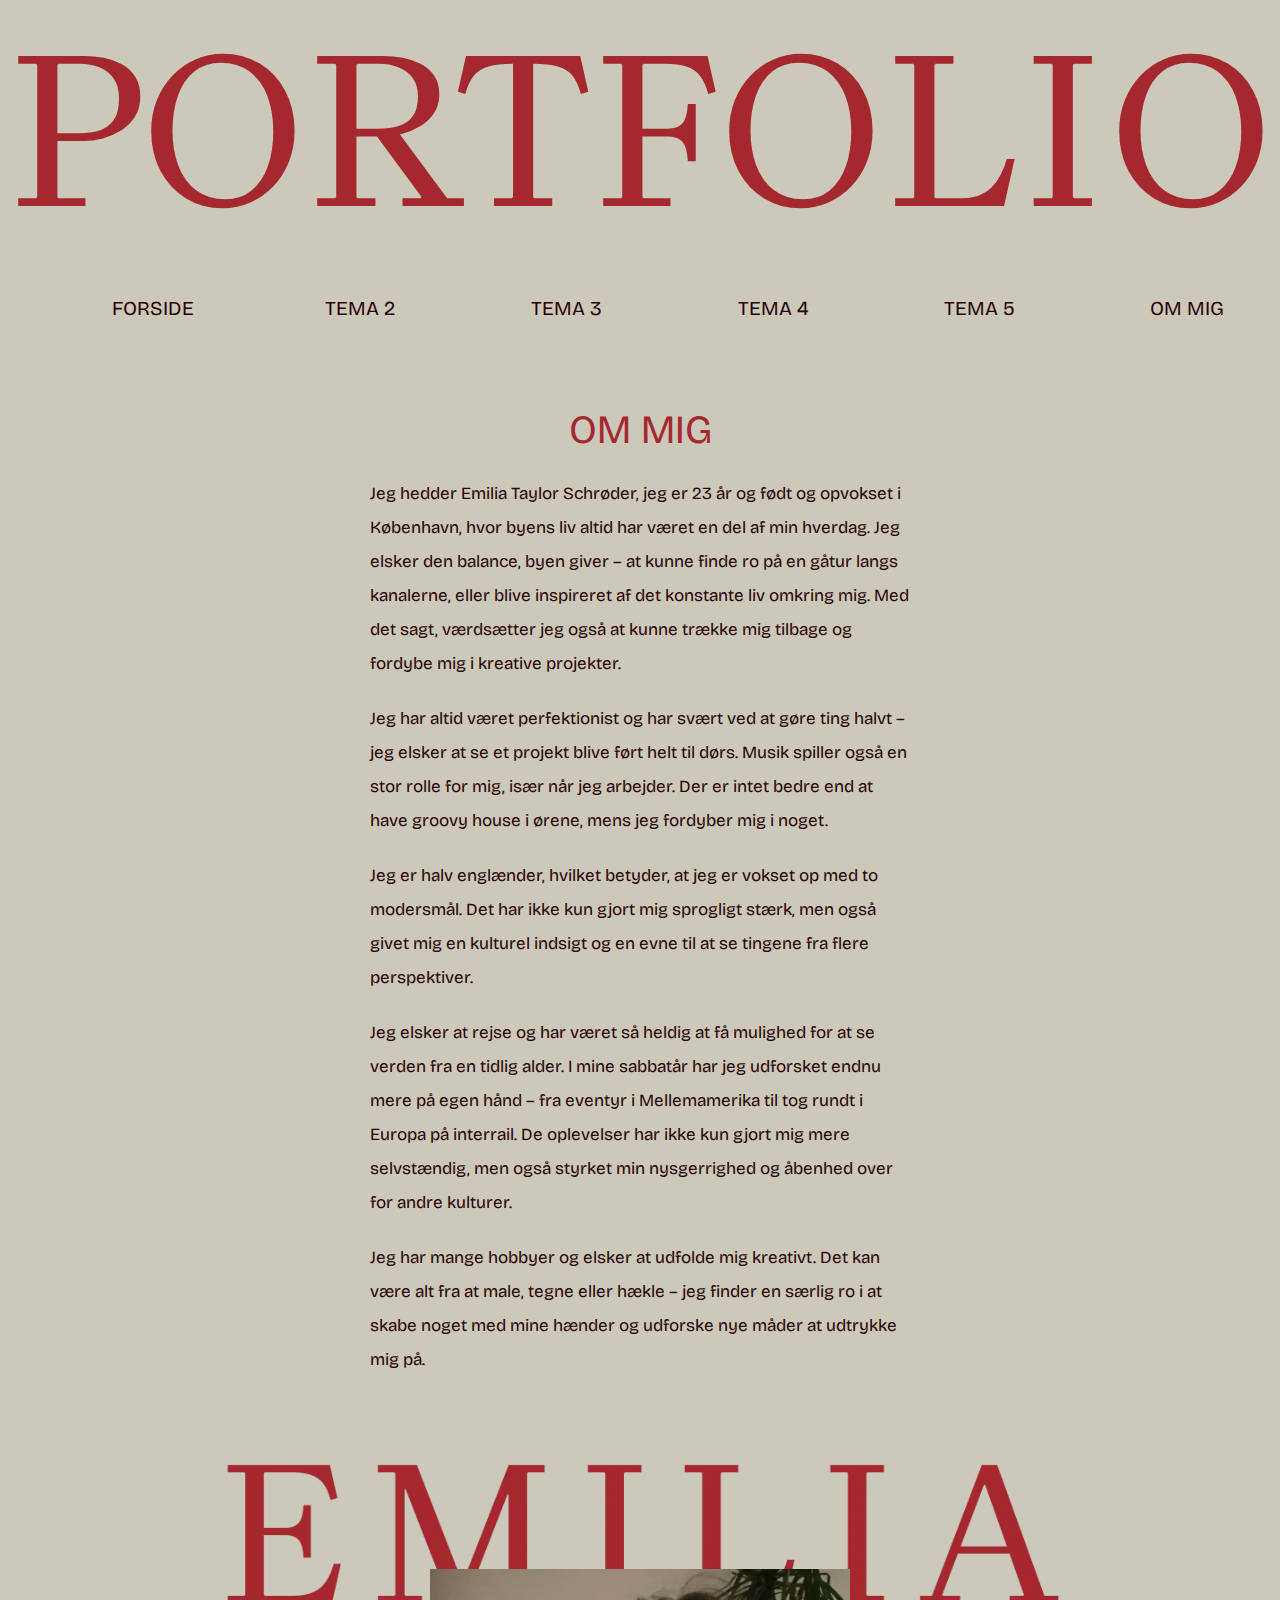
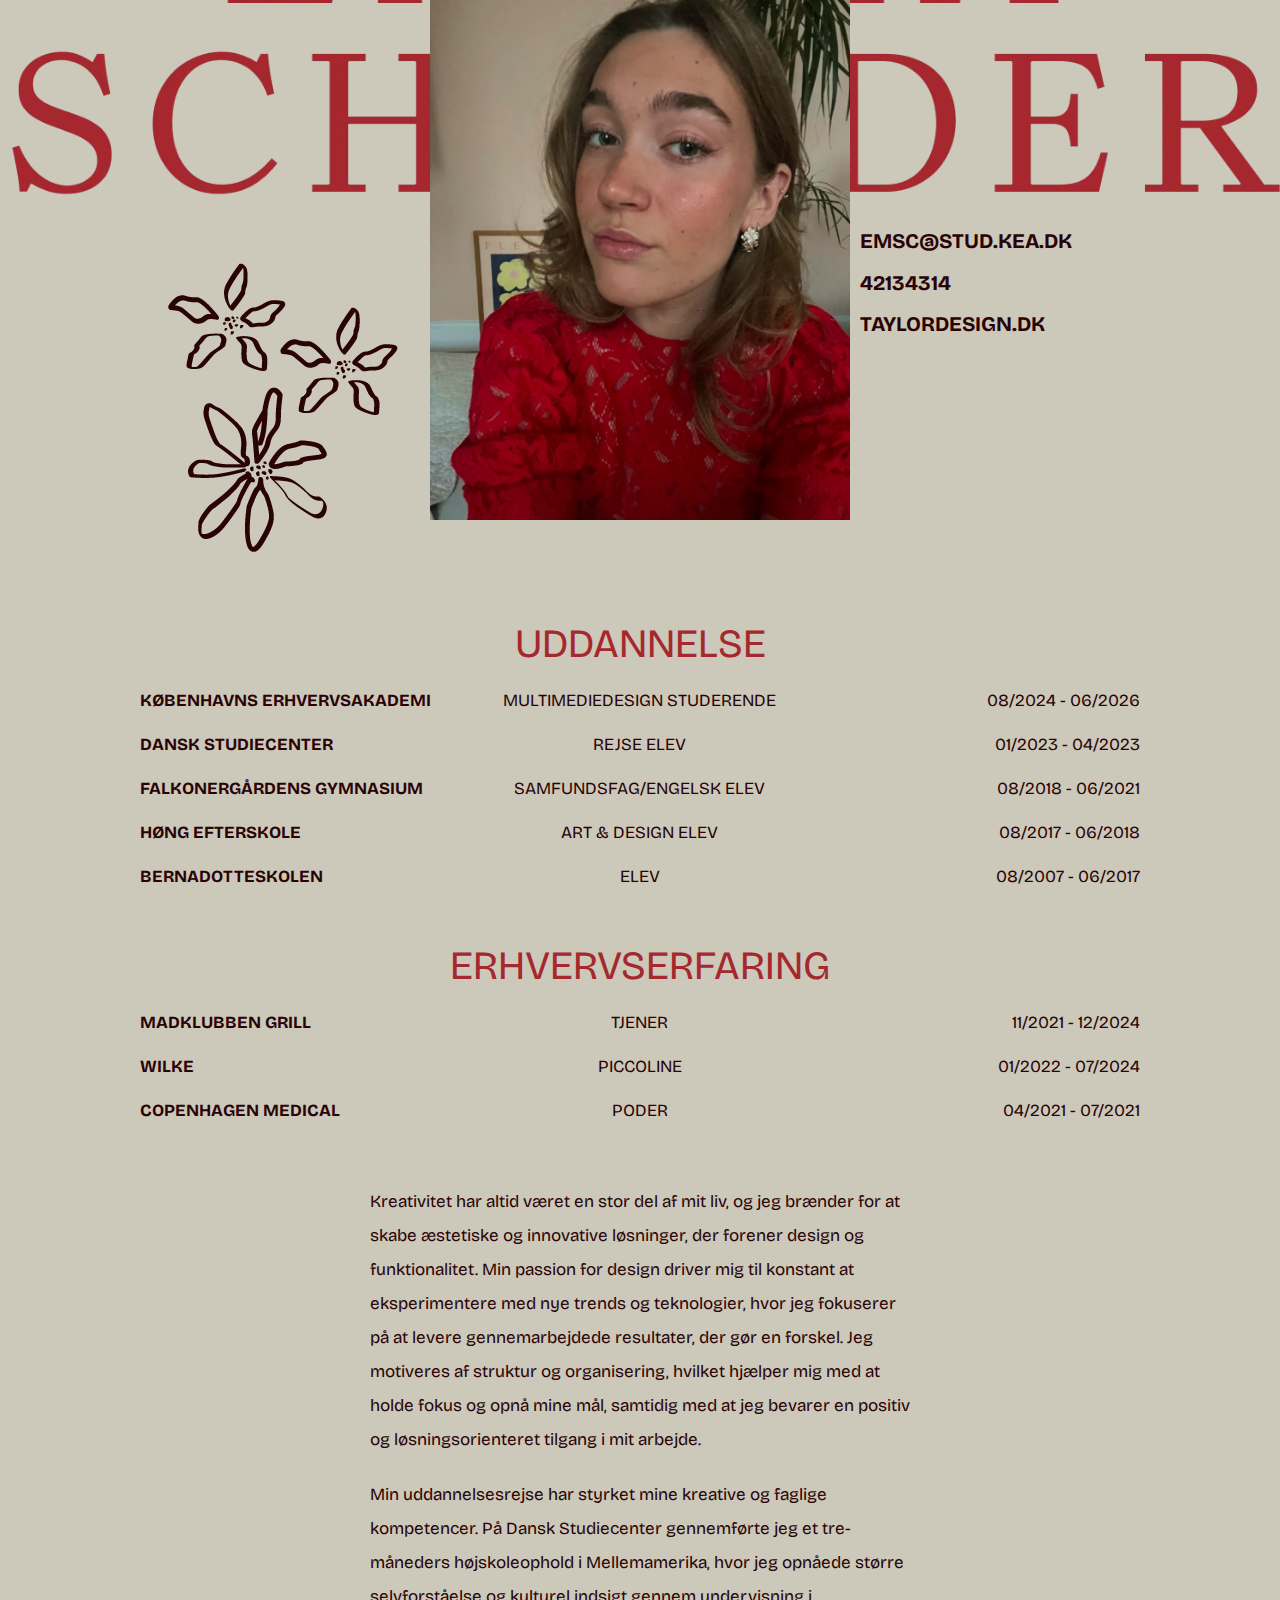
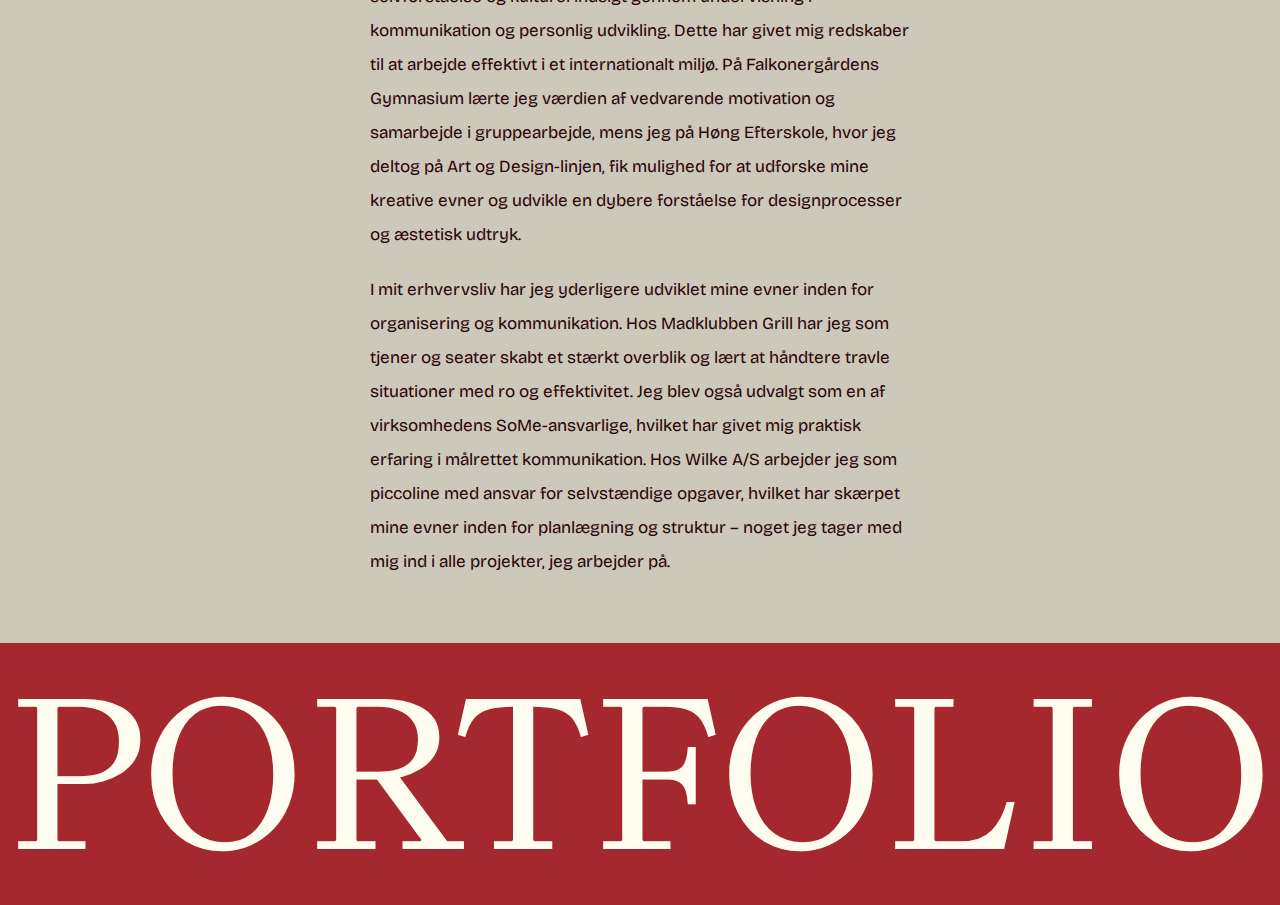
==== commit aa3b3886: "favicon, link til site, figma" ====
--- a/om_mig.html
+++ b/om_mig.html
@@ -14,6 +14,11 @@
     <link rel="preconnect" href="https://fonts.googleapis.com" />
     <link rel="preconnect" href="https://fonts.gstatic.com" crossorigin />
     <link href="https://fonts.googleapis.com/css2?family=Bricolage+Grotesque:opsz@12..96&display=swap" rel="stylesheet" />
+    <!-- favicon -->
+    <link rel="apple-touch-icon" sizes="180x180" href="favicon_io/apple-touch-icon.png" />
+    <link rel="icon" type="image/png" sizes="32x32" href="favicon_io/favicon-32x32.png" />
+    <link rel="icon" type="image/png" sizes="16x16" href="favicon_io/favicon-16x16.png" />
+    <link rel="manifest" href="favicon_io/site.webmanifest" />
     <title>Om mig</title>
   </head>
   <body>
@@ -49,7 +54,7 @@
     </header>
 
     <section class="marg">
-      <h2 class="middle">OM MIG</h2>
+      <h2 class="middle pad_bot_h2">OM MIG</h2>
       <p>Jeg hedder Emilia Taylor Schrøder, jeg er 23 år og født og opvokset i København, hvor byens liv altid har været en del af min hverdag. Jeg elsker den balance, byen giver – at kunne finde ro på en gåtur langs kanalerne, eller blive inspireret af det konstante liv omkring mig. Med det sagt, værdsætter jeg også at kunne trække mig tilbage og fordybe mig i kreative projekter.</p>
       <p>Jeg har altid været perfektionist og har svært ved at gøre ting halvt – jeg elsker at se et projekt blive ført helt til dørs. Musik spiller også en stor rolle for mig, især når jeg arbejder. Der er intet bedre end at have groovy house i ørene, mens jeg fordyber mig i noget.</p>
       <p>Jeg er halv englænder, hvilket betyder, at jeg er vokset op med to modersmål. Det har ikke kun gjort mig sprogligt stærk, men også givet mig en kulturel indsigt og en evne til at se tingene fra flere perspektiver.</p>
@@ -59,7 +64,7 @@
 
     <section class="bg_img">
       <section class="grid_3">
-        <div class="usynlig">usynlig</div>
+        <div class="blomst"><img src="billeder/om_mig/flowers_brown.webp" alt="" /></div>
         <div class="mig">
           <img src="billeder/om_mig/cv.webp" alt="Profile Picture" />
         </div>
@@ -71,7 +76,7 @@
       </section>
     </section>
 
-    <h2 class="middle">Uddannelse</h2>
+    <h2 class="middle pad_bot_h2">Uddannelse</h2>
     <section class="parent">
       <div class="grid_1-1-1">
         <p class="brown_t bold">KØBENHAVNS ERHVERVSAKADEMI</p>
@@ -96,7 +101,7 @@
       </div>
     </section>
 
-    <h2 class="middle pad-top">Erhvervserfaring</h2>
+    <h2 class="middle pad-top pad_bot_h2">Erhvervserfaring</h2>
     <section class="parent">
       <div class="grid_1-1-1">
         <p class="brown_t bold">MADKLUBBEN GRILL</p>
--- a/css/layout.css
+++ b/css/layout.css
@@ -26,6 +26,7 @@
 .projects h2 {
   text-align: center;
 }
+
 /* zoom effekt */
 .zoom:hover {
   transform: scale(1.01); /* zoom-in effect */
@@ -112,6 +113,7 @@
 
 .lottie_1 {
   padding-top: 1rem;
+  padding-bottom: 3rem;
 }
 
 /* CV GRID */
@@ -169,8 +171,35 @@
   color: var(--brown);
 }
 
-.usynlig {
-  color: var(--mocca);
+.blomst {
+  grid-column: 1 / span 1;
+  margin-top: 70%;
+  margin-left: 50%;
+  max-width: 45%;
+}
+
+/* Forside grid layout med blomster illustrationer */
+/* Hele griddet bliver centreret på siden */
+.grid_container {
+  display: flex;
+  /* Centrerer horisontalt */
+  justify-content: center;
+  /* centrerer vertikalt */
+  align-items: center;
+  padding-bottom: 2rem;
+  padding-top: 2rem;
+}
+
+.grid_forside {
+  display: grid;
+  grid-template-columns: 1fr 2fr 1fr;
+  gap: 20px;
+  text-align: center;
+}
+
+.grid_forside img {
+  max-width: 70%;
+  padding-top: 2rem;
 }
 
 @media (min-width: 800px) {
@@ -250,6 +279,11 @@
     font-size: 1.3rem;
   }
 
+  .blomst {
+    max-width: 60%;
+    margin-left: 40%;
+  }
+
   .bg_img {
     padding-bottom: 4rem;
   }
@@ -257,4 +291,27 @@
   .pad-top2 {
     padding-top: 2rem;
   }
-}
+
+  /* Grid layout */
+  .grid_container {
+    padding-bottom: 4rem;
+    padding-top: 3rem;
+  }
+  .grid_forside {
+    display: grid;
+    grid-template-columns: 1fr 1fr 1fr;
+  }
+
+  /* Adjust images inside grid */
+  .grid_forside img {
+    max-width: 40%;
+  }
+
+  .projects {
+    padding-bottom: 3rem;
+  }
+
+  .lottie_1 {
+    padding-bottom: 5rem;
+  }
+}
--- a/css/style.css
+++ b/css/style.css
@@ -121,10 +121,16 @@
   padding-top: 1rem;
 }
 
+iframe {
+  margin-top: 0.6rem;
+  width: 100%;
+  height: 150px;
+}
+
 @media (min-width: 800px) {
-  h2 {
+  /* h2 {
     padding-bottom: 1rem;
-  }
+  } */
   .top {
     margin-top: 3rem;
     padding-left: 1rem;
@@ -133,7 +139,17 @@
     padding-bottom: 2rem;
   }
 
+  .pad_bot_h2 {
+    padding-bottom: 1rem;
+  }
+
   .marg h3 {
     padding-top: 33px;
   }
+
+  iframe {
+    margin-top: 1rem;
+    width: 100%;
+    height: 300px;
+  }
 }
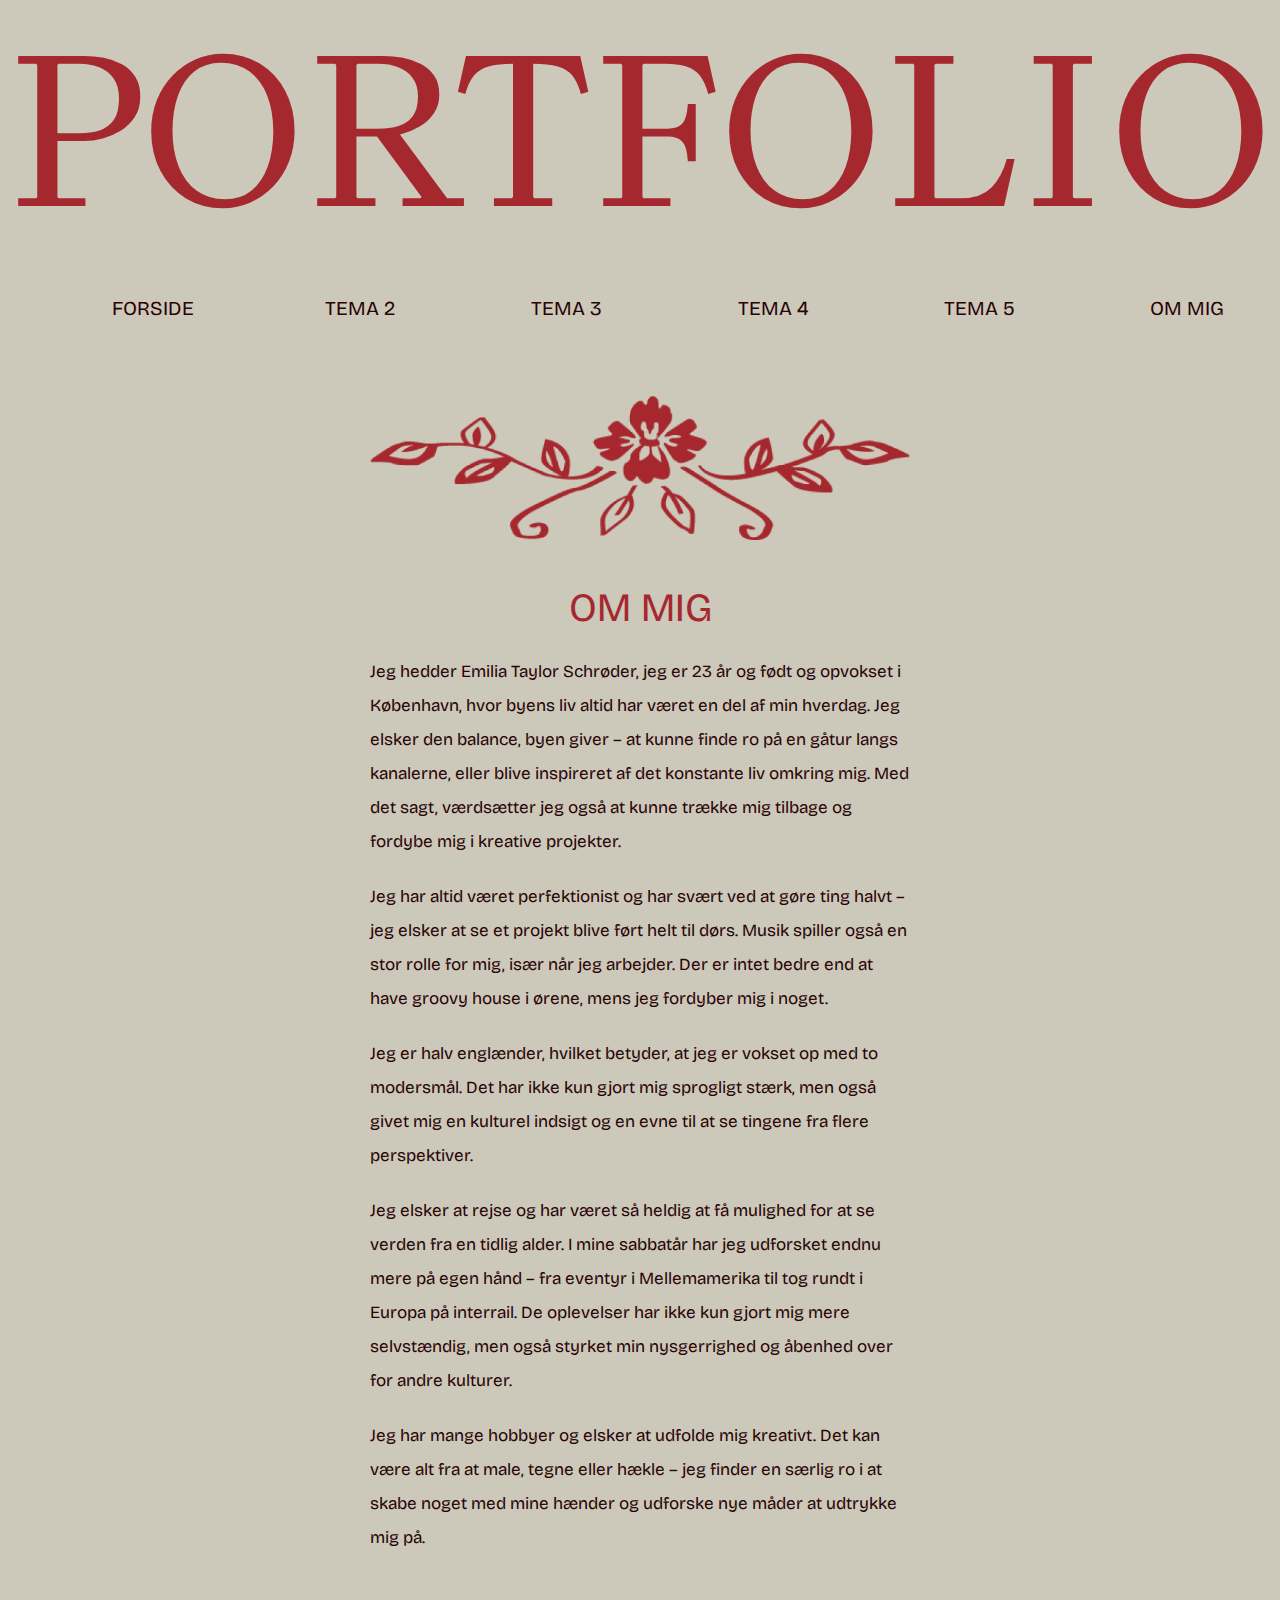
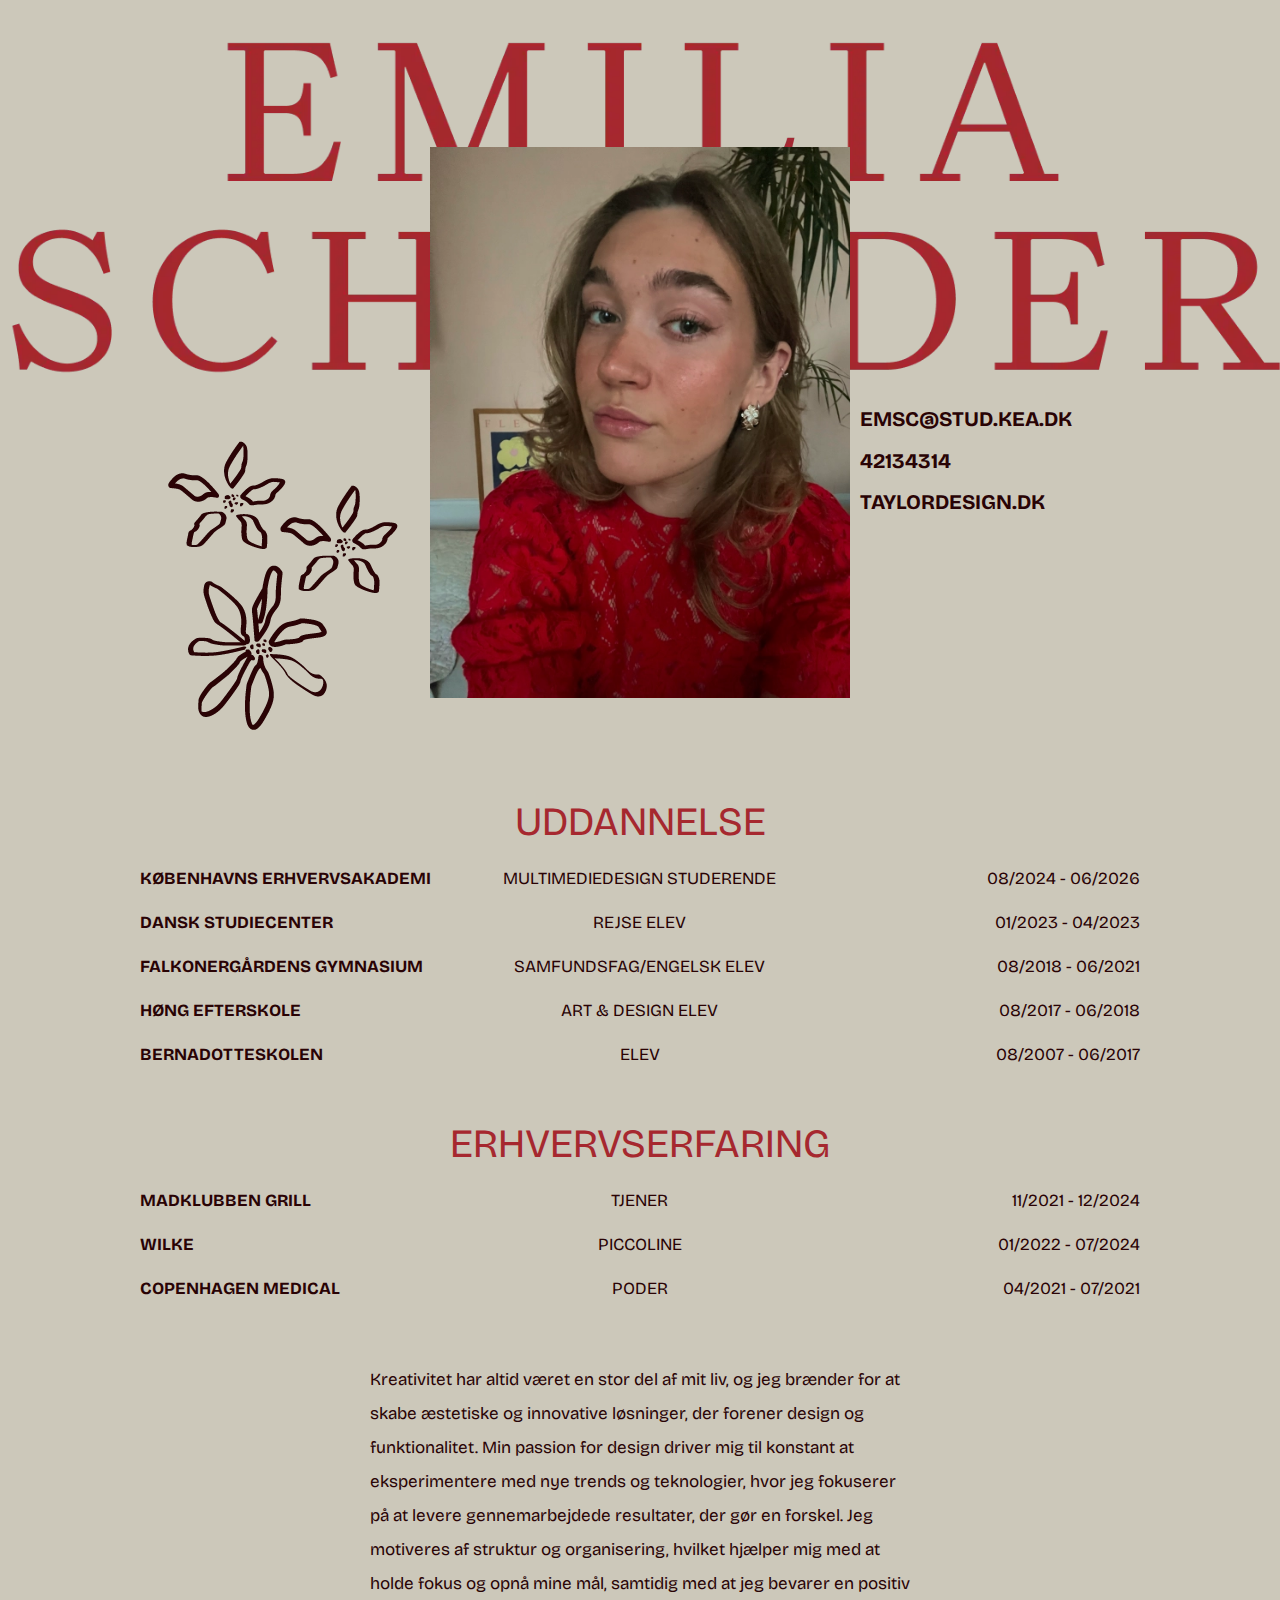
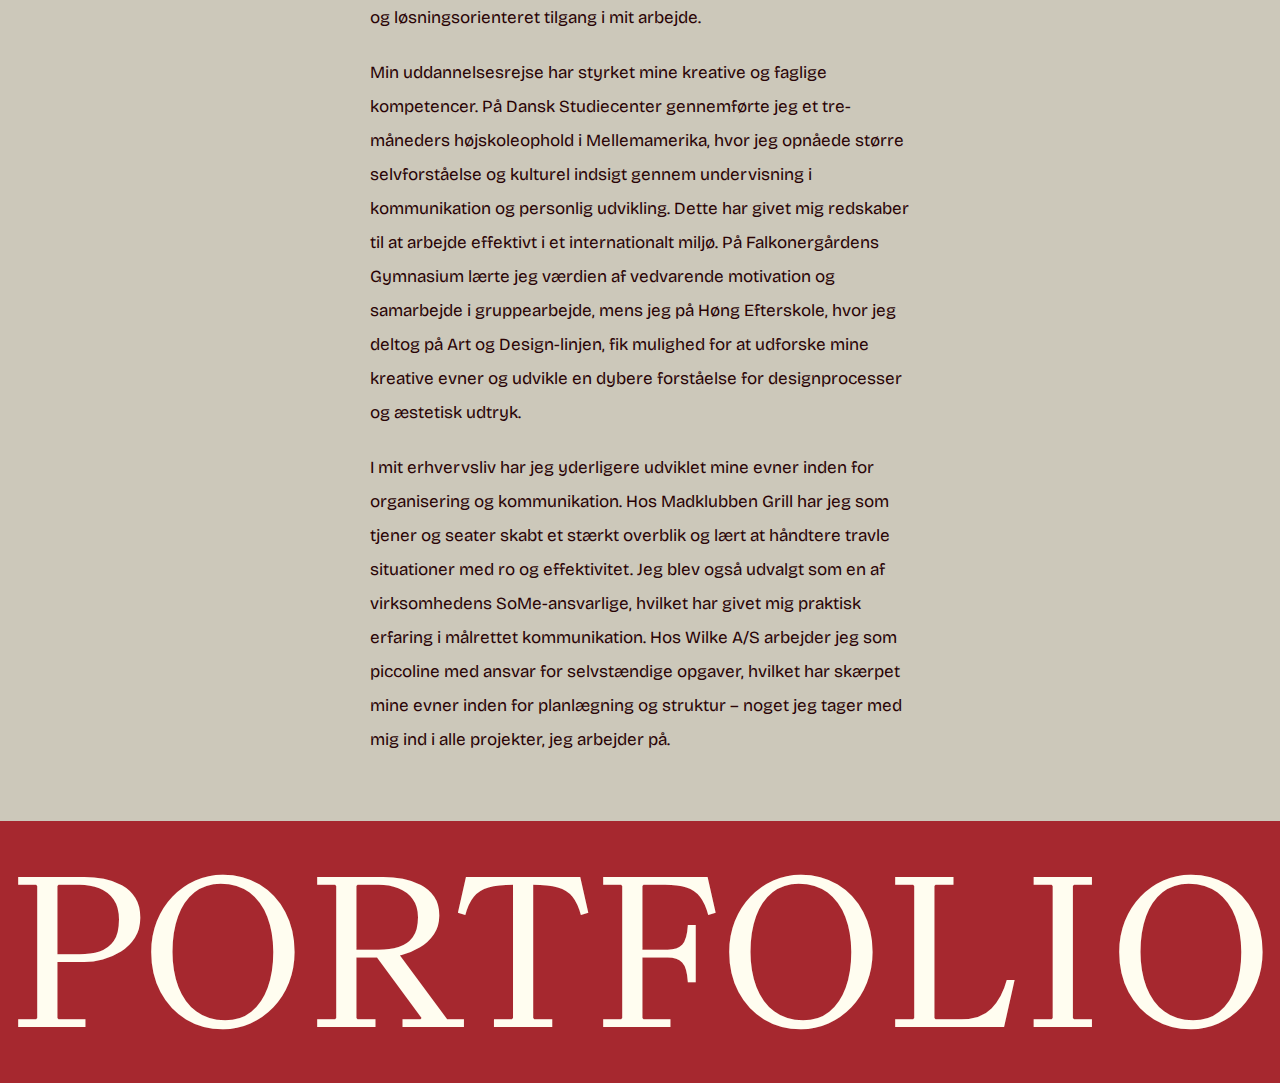
==== commit 2f52c96a: "git.ignore" ====
--- a/om_mig.html
+++ b/om_mig.html
@@ -54,6 +54,7 @@
     </header>
 
     <section class="marg">
+      <img class="illustration" src="billeder/om_mig/Artboard 18 1.webp" alt="blomst" />
       <h2 class="middle pad_bot_h2">OM MIG</h2>
       <p>Jeg hedder Emilia Taylor Schrøder, jeg er 23 år og født og opvokset i København, hvor byens liv altid har været en del af min hverdag. Jeg elsker den balance, byen giver – at kunne finde ro på en gåtur langs kanalerne, eller blive inspireret af det konstante liv omkring mig. Med det sagt, værdsætter jeg også at kunne trække mig tilbage og fordybe mig i kreative projekter.</p>
       <p>Jeg har altid været perfektionist og har svært ved at gøre ting halvt – jeg elsker at se et projekt blive ført helt til dørs. Musik spiller også en stor rolle for mig, især når jeg arbejder. Der er intet bedre end at have groovy house i ørene, mens jeg fordyber mig i noget.</p>
--- a/css/style.css
+++ b/css/style.css
@@ -127,6 +127,14 @@
   height: 150px;
 }
 
+.illustration {
+  margin-top: -30px;
+  padding-bottom: 40px;
+}
+.video {
+  max-width: 100%;
+}
+
 @media (min-width: 800px) {
   /* h2 {
     padding-bottom: 1rem;
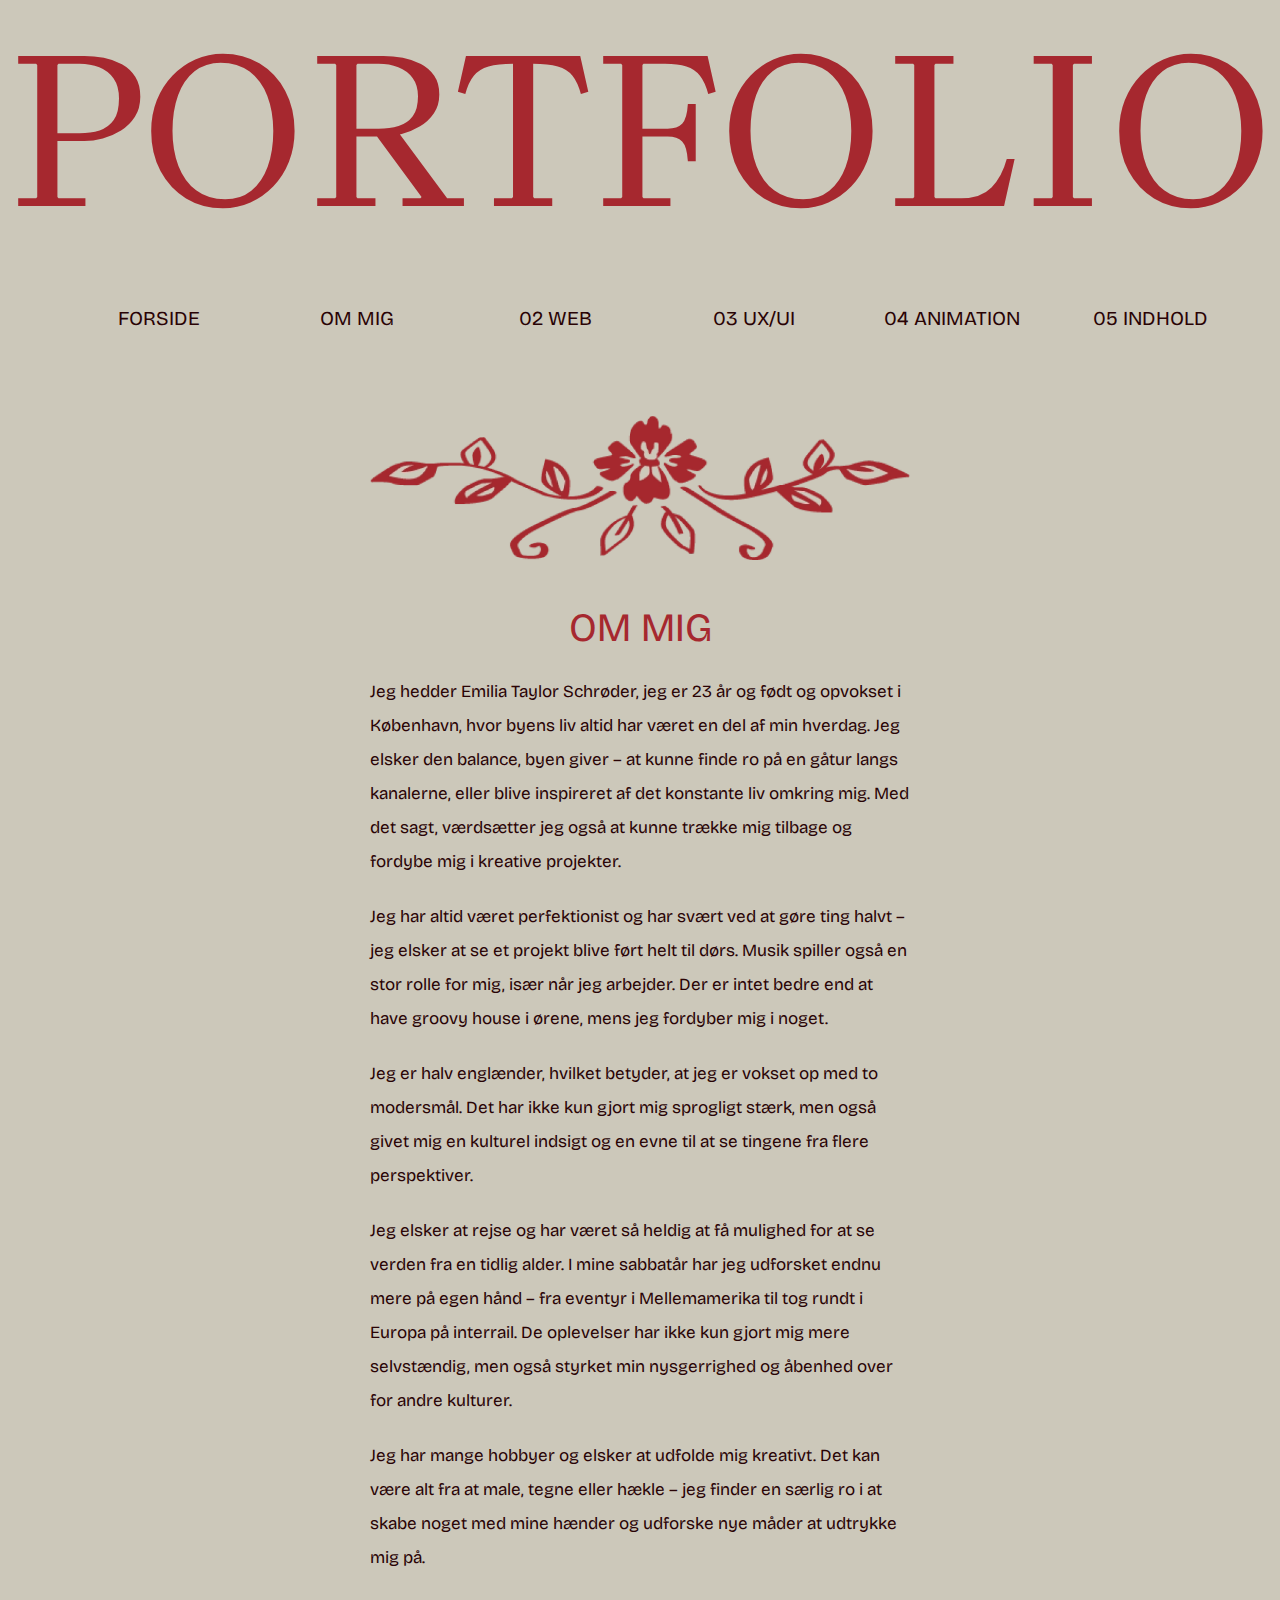
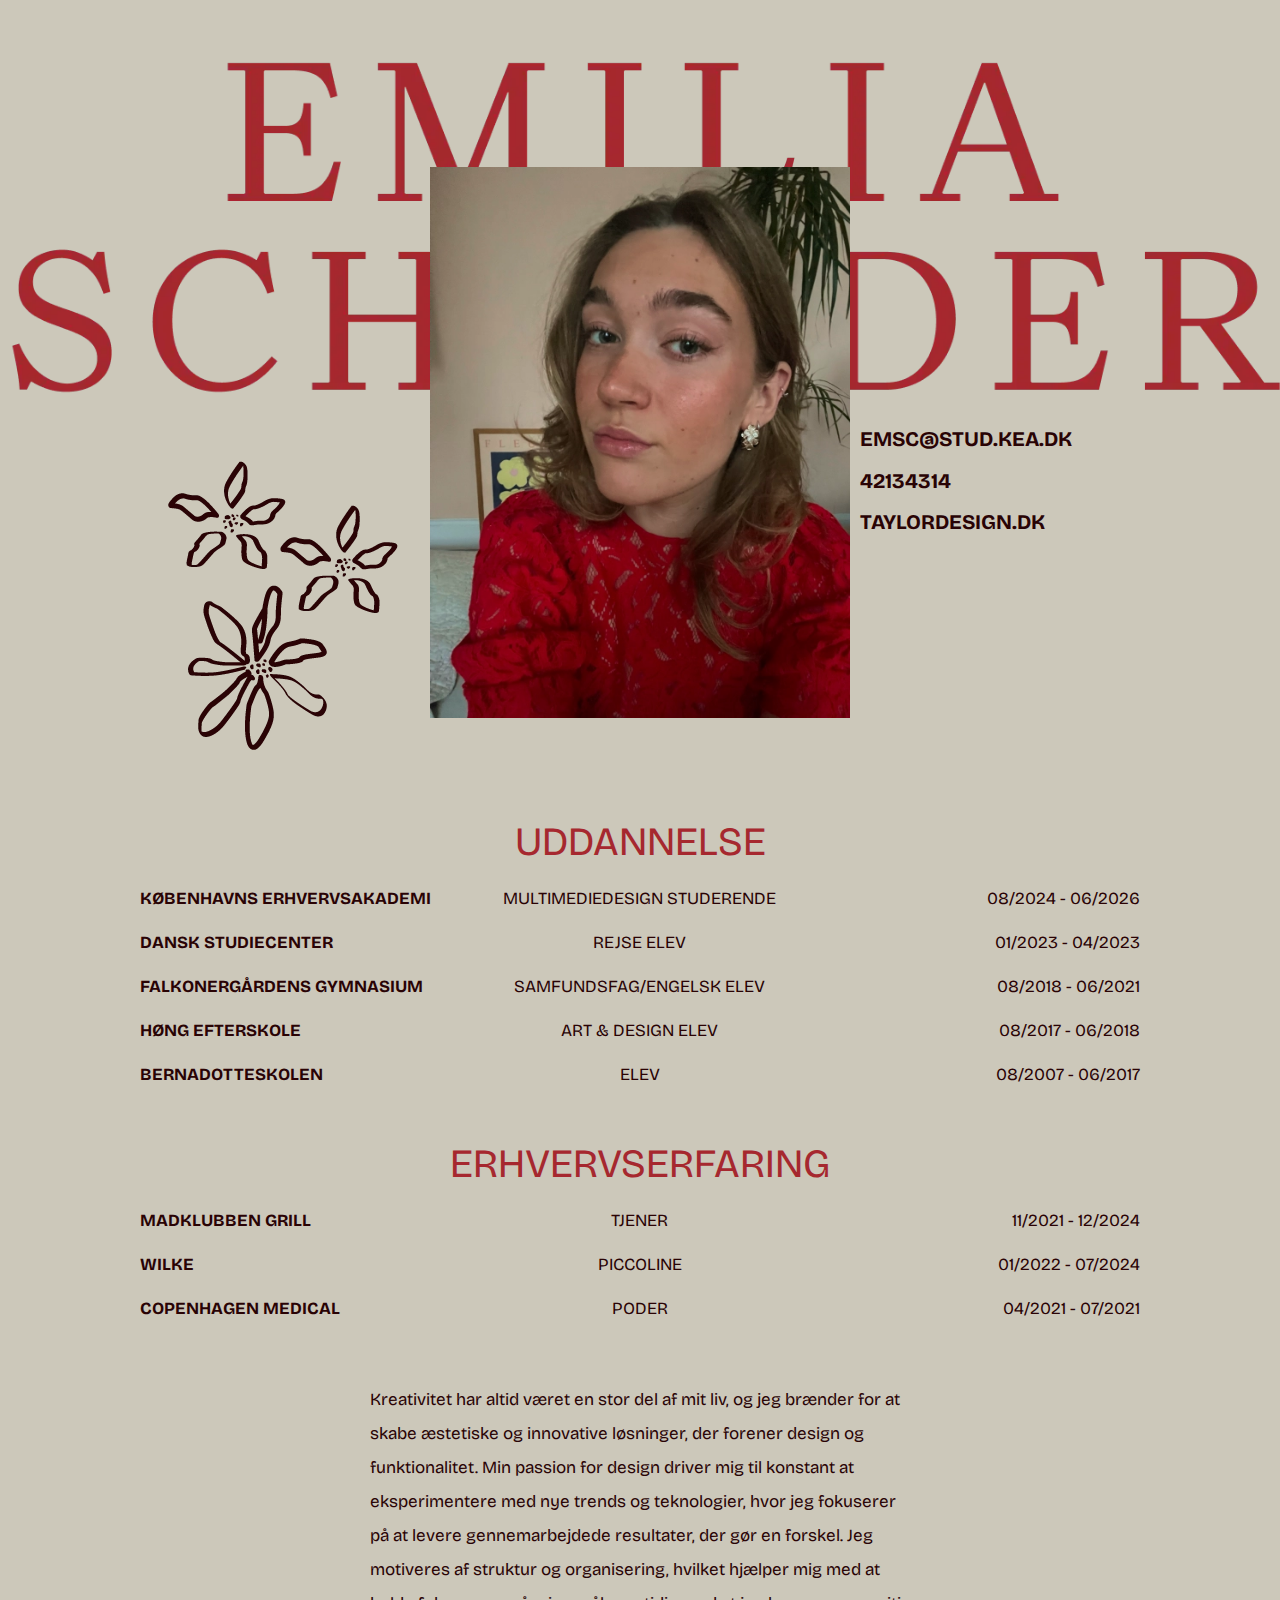
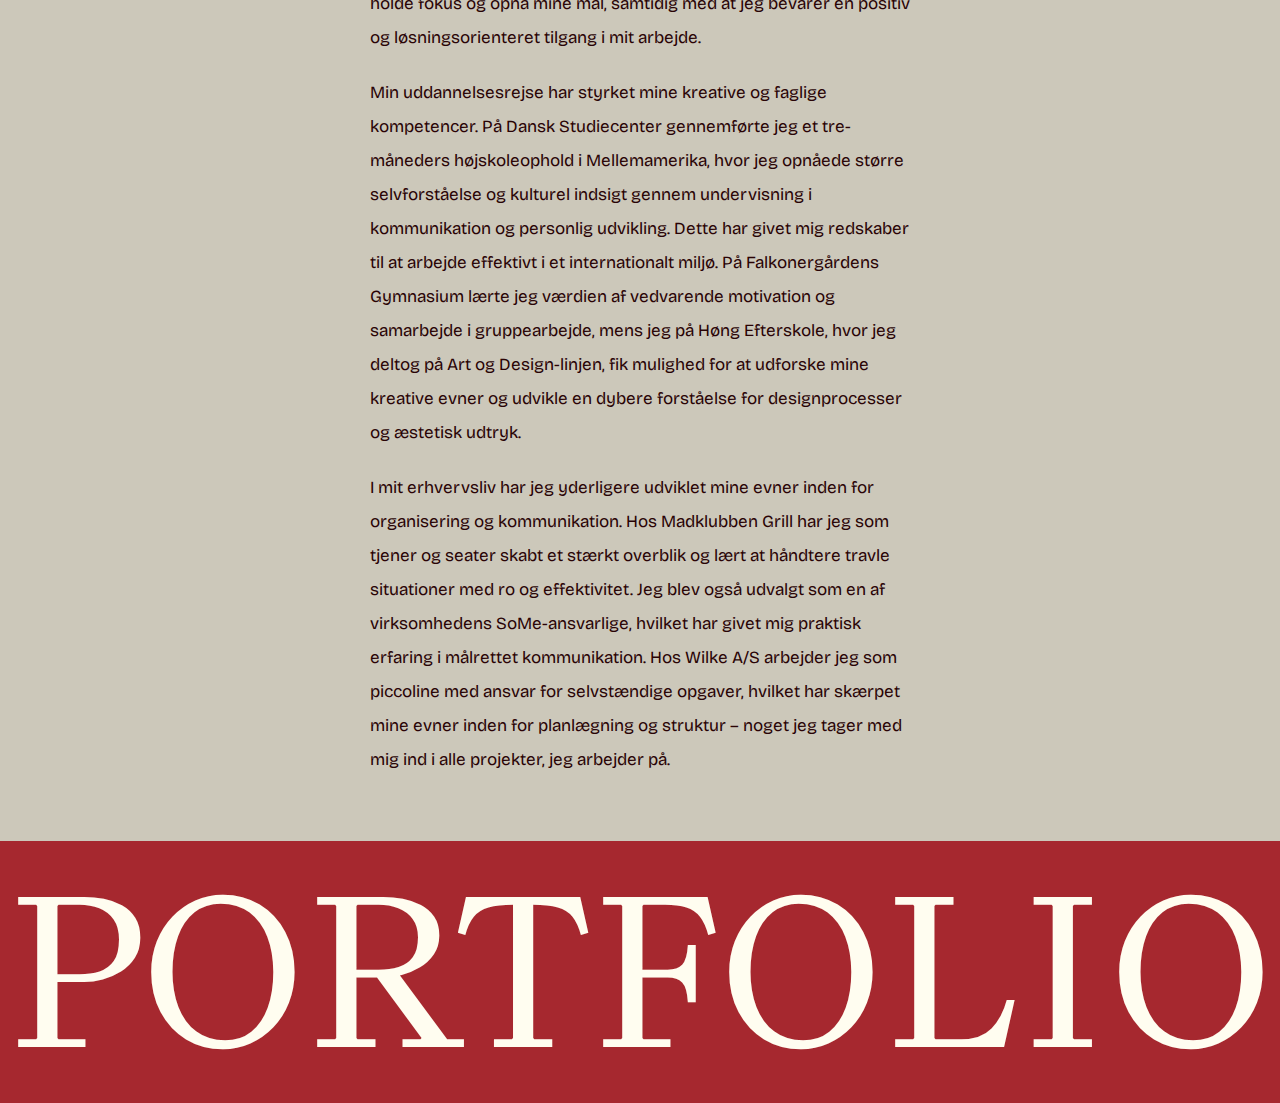
==== commit 41aa06c3: "sidste animationer og javascript" ====
--- a/om_mig.html
+++ b/om_mig.html
@@ -6,6 +6,7 @@
     <link rel="stylesheet" href="css/layout.css" />
     <link rel="stylesheet" href="css/style.css" />
     <link rel="stylesheet" href="css/burgermenu.css" />
+    <link rel="stylesheet" href="css/animation.css" />
     <!-- H1 font -->
     <link rel="preconnect" href="https://fonts.googleapis.com" />
     <link rel="preconnect" href="https://fonts.gstatic.com" crossorigin />
@@ -19,6 +20,8 @@
     <link rel="icon" type="image/png" sizes="32x32" href="favicon_io/favicon-32x32.png" />
     <link rel="icon" type="image/png" sizes="16x16" href="favicon_io/favicon-16x16.png" />
     <link rel="manifest" href="favicon_io/site.webmanifest" />
+    <!-- skjult for robotter -->
+    <meta name="robots" content="noindex" />
     <title>Om mig</title>
   </head>
   <body>
@@ -30,19 +33,19 @@
             <a href="index.html"><h3 class="brown_t">Forside</h3></a>
           </li>
           <li>
-            <a href="tema2.html"><h3 class="brown_t">Tema 2</h3></a>
+            <a href="om_mig.html"><h3 class="brown_t">Om mig</h3></a>
           </li>
           <li>
-            <a href="tema3.html"><h3 class="brown_t">Tema 3</h3></a>
+            <a href="tema2.html"><h3 class="brown_t">02 web</h3></a>
           </li>
           <li>
-            <a href="tema4.html"><h3 class="brown_t">Tema 4</h3></a>
+            <a href="tema3.html"><h3 class="brown_t">03 Ux/ui</h3></a>
           </li>
           <li>
-            <a href="tema5.html"><h3 class="brown_t">Tema 5</h3></a>
+            <a href="tema4.html"><h3 class="brown_t">04 animation</h3></a>
           </li>
           <li>
-            <a href="om_mig.html"><h3 class="brown_t">Om mig</h3></a>
+            <a href="tema5.html"><h3 class="brown_t">05 indhold</h3></a>
           </li>
         </ul>
         <div class="burger">
@@ -54,7 +57,7 @@
     </header>
 
     <section class="marg">
-      <img class="illustration" src="billeder/om_mig/Artboard 18 1.webp" alt="blomst" />
+      <img class="illustration" src="billeder/om_mig/om_mig_blomst.webp" alt="blomst" />
       <h2 class="middle pad_bot_h2">OM MIG</h2>
       <p>Jeg hedder Emilia Taylor Schrøder, jeg er 23 år og født og opvokset i København, hvor byens liv altid har været en del af min hverdag. Jeg elsker den balance, byen giver – at kunne finde ro på en gåtur langs kanalerne, eller blive inspireret af det konstante liv omkring mig. Med det sagt, værdsætter jeg også at kunne trække mig tilbage og fordybe mig i kreative projekter.</p>
       <p>Jeg har altid været perfektionist og har svært ved at gøre ting halvt – jeg elsker at se et projekt blive ført helt til dørs. Musik spiller også en stor rolle for mig, især når jeg arbejder. Der er intet bedre end at have groovy house i ørene, mens jeg fordyber mig i noget.</p>
@@ -128,5 +131,6 @@
     </footer>
 
     <script src="javascript/menu.js"></script>
+    <script src="javascript/animation.js"></script>
   </body>
 </html>
--- a/css/layout.css
+++ b/css/layout.css
@@ -8,7 +8,7 @@
 .center {
   text-align: center;
   max-width: 70%;
-  margin: 0 auto; /* Centers the text block horizontally on the page */
+  margin: 0 auto; /* centrerer teksten horisontalt på siden */
   padding: 50px;
 }
 /* Styling af klikbare kasser på forsiden */
@@ -18,10 +18,10 @@
   gap: 20px; /* plads imellem kasserne */
   margin-left: 2rem;
   margin-right: 2rem;
-  margin-bottom: 2rem;
+  margin-bottom: 3rem;
 }
 .project-box-f:hover {
-  transform: scale(1.02); /* zoom-in effect */
+  transform: scale(1.02); /* zoom-in effekt */
 }
 .projects h2 {
   text-align: center;
@@ -29,7 +29,7 @@
 
 /* zoom effekt */
 .zoom:hover {
-  transform: scale(1.01); /* zoom-in effect */
+  transform: scale(1.01); /* zoom-in effekt */
 }
 
 /* centrerer billedet(temaboksene) i midten */
@@ -47,26 +47,9 @@
   margin: 0 auto; /* Centers the text block horizontally on the page */
   padding: 50px;
   /* tilføjer en transition effekt på alt der ændres (all - margin, padding), på 0.3 sekunder, med langsom, accelerere i midten, og langsom til slut. */
-  transition: all 0.3s ease; /* Smooth transition for margin and size adjustments */
-}
-
-/* .grid_2-1 {
-  display: grid;
-  grid-template-columns: 2fr 1fr;
-  margin: 5rem;
-} */
-/* 
-.grid_2-1 {
-  display: grid;
-  grid-template-columns: 2fr 1fr;
-  grid-template-rows: 1fr;
-} */
-
-/* .brown_box {
-  position: relative;
-  top: -40%;
-  left: 50%;
-} */
+  transition: all 0.3s ease;
+}
+
 .brown_box {
   display: flex;
   justify-content: end;
@@ -77,9 +60,11 @@
 ul {
   margin-left: 15px;
 }
+/* spil-elementer */
 .grid_1-1-1-1-1 {
   display: grid;
   grid-template-columns: 1fr 1fr 1fr 1fr 1fr;
+  grid-template-rows: 1fr 1fr;
 }
 
 /* Lottie animationer */
@@ -93,22 +78,24 @@
 /* Så teksten under lottie og billede ikke overlapper */
 .wrapper {
   display: block;
-  overflow: hidden; /* Prevents text from spilling into the animation container */
   margin-top: -55px;
 }
 
 /* Baggrundsbilledet på forside(med lottie) */
 .forside_img {
-  grid-area: 1 / 1; /* Placerer animationen i samme grid celle */
+  /* Placerer animationen i samme grid celle */
+  grid-area: 1 / 1;
   width: 100%;
   height: auto;
 }
 
 /* Lottie filen */
 .lottie {
-  grid-area: 1 / 1; /* Placerer animationen i samme grid celle */
+  /* Placerer animationen i samme grid celle */
+  grid-area: 1 / 1;
   width: 100%;
-  z-index: 2; /* bliver placeret ovenpå billedet */
+  /* bliver placeret ovenpå billedet */
+  z-index: 2;
 }
 
 .lottie_1 {
@@ -140,30 +127,30 @@
   display: grid;
   grid-template-columns: 1fr;
 }
-/* Styling af det første barn i sæt af 3 */
+/* Styling af det første barn i sæt af 3 - 1,4,7 */
 .grid_1-1-1 > p:nth-child(3n + 1) {
   padding-top: 1rem;
 }
+
+/* Emilia Schrøder tekst på om mig siden */
 .bg_img {
-  background-image: url(../billeder/om_mig/Group\ 93.webp);
+  background-image: url(../billeder/om_mig/Group93.webp);
   background-repeat: no-repeat;
   background-position: top center;
   background-size: 100%;
   padding-bottom: 2rem;
 }
 
+/* grid på om mig side, med prtrætbillede, kontakt og illustration */
 .grid_3 {
   display: grid;
+  /* tre kolonner */
   grid-template-columns: 1fr 1fr 1fr;
   padding-top: 3rem;
   gap: 10px;
 }
-.mig {
-  grid-column: 2 / span 1;
-}
 
 .bla {
-  grid-column: 3 / span 1;
   margin-top: 70%;
 }
 .bla p {
@@ -172,7 +159,7 @@
 }
 
 .blomst {
-  grid-column: 1 / span 1;
+  /* grid-column: 1 / span 1; */
   margin-top: 70%;
   margin-left: 50%;
   max-width: 45%;
@@ -192,6 +179,7 @@
 
 .grid_forside {
   display: grid;
+  /* Teksten fylder mere end blomsterne, så det ikke bliver mast sammen */
   grid-template-columns: 1fr 2fr 1fr;
   gap: 20px;
   text-align: center;
@@ -206,7 +194,8 @@
   .center {
     text-align: center;
     max-width: 55%;
-    margin: 0 auto; /* Centers the text block horizontally on the page */
+    /* centrerer teksten horisontalt på siden */
+    margin: 0 auto;
     padding: 60px;
   }
 
@@ -244,25 +233,28 @@
     width: 100%;
     /* bredden af grid */
     max-width: 1000px;
-    text-align: left; /* Default text alignment for all grid items */
-  }
-
-  /* Specifik styling af kolonerne */
+    /* tekst står til venstre */
+    text-align: left;
+  }
+
+  /* Specifik styling af kolonnerne */
   /* n er en variabel, der repræsenterer en række tal (0, 1, 2, 3 osv.). */
   .grid_1-1-1 > p:nth-child(3n + 1) {
     /* bold tekst i den første kolonne (3n+1 er rettet mod det første "barn" i hvert sæt af 3 - kolonne 1)*/
-    font-weight: bold; /* Bold text for the first column */
+    font-weight: bold;
     padding-top: 0;
   }
 
   /* Styling af det andet "barn" i hvert sæt af 3 (kolonne 2)*/
   .grid_1-1-1 > p:nth-child(3n + 2) {
+    /* teksten står i midten i anden kolonne */
     text-align: center;
   }
 
   /* Styling af det tredje barn, i hvert sæt af 3 (tredje kolonne) */
   .grid_1-1-1 > p:nth-child(3n) {
-    text-align: right; /* Right-aligned for the last column */
+    /* teksten står i højre side i tredje kolonne */
+    text-align: right;
   }
 
   .grid_3 {
@@ -292,17 +284,18 @@
     padding-top: 2rem;
   }
 
-  /* Grid layout */
+  /* Grid layout på forside, med indledende tekst og blomster*/
   .grid_container {
     padding-bottom: 4rem;
     padding-top: 3rem;
   }
   .grid_forside {
+    /* her bliver det tre lige store kolonner */
     display: grid;
     grid-template-columns: 1fr 1fr 1fr;
   }
 
-  /* Adjust images inside grid */
+  /* Justering af billedstørrelsen i grid*/
   .grid_forside img {
     max-width: 40%;
   }
@@ -314,4 +307,8 @@
   .lottie_1 {
     padding-bottom: 5rem;
   }
-}
+
+  .project_grid {
+    margin-bottom: 6rem;
+  }
+}
--- a/css/style.css
+++ b/css/style.css
@@ -21,7 +21,6 @@
 /* Tekst */
 h1 {
   font-family: "Brygada 1918", serif;
-  font-optical-sizing: auto;
   font-weight: 400;
   font-style: normal;
   text-transform: uppercase;
@@ -32,7 +31,6 @@
 
 h2 {
   font-family: "Bricolage Grotesque", serif;
-  font-optical-sizing: auto;
   font-weight: 400;
   font-style: normal;
   font-variation-settings: "wdth" 100;
@@ -46,7 +44,6 @@
 
 h3 {
   font-family: "Bricolage Grotesque", serif;
-  font-optical-sizing: auto;
   font-weight: 400;
   font-style: normal;
   font-variation-settings: "wdth" 100;
@@ -57,7 +54,6 @@
 p,
 ul {
   font-family: "Bricolage Grotesque", serif;
-  font-optical-sizing: auto;
   font-weight: 400;
   font-style: normal;
   font-variation-settings: "wdth" 100;
@@ -136,9 +132,6 @@
 }
 
 @media (min-width: 800px) {
-  /* h2 {
-    padding-bottom: 1rem;
-  } */
   .top {
     margin-top: 3rem;
     padding-left: 1rem;
--- a/css/burgermenu.css
+++ b/css/burgermenu.css
@@ -7,10 +7,7 @@
 header {
   position: sticky;
   top: 0;
-  display: flex;
-  justify-content: space-between;
-  align-items: center;
-  padding: 20px;
+  padding: 30px;
   background-color: var(--mocca);
   font-family: "Anybody", sans-serif;
   font-weight: 400;
@@ -22,24 +19,20 @@
   color: var(--brown);
 }
 
-.logo img {
-  max-width: 40%;
-}
-
+/* bredden på nav er 100%, fylder hele siden */
 nav {
-  width: 100%; /* Ensure nav spans the full width */
+  width: 100%;
 }
 
 .menu {
   display: grid;
-  grid-template-columns: repeat(6, 1fr); /* Create 5 evenly spaced columns */
-  width: 100%; /* Menu spans the full width */
+  grid-template-columns: repeat(6, 1fr);
   list-style: none;
   text-align: center;
 }
 
 .menu li {
-  margin: 0; /* Remove margin to prevent spacing issues */
+  margin: 0;
 }
 
 .menu li:last-child {
@@ -51,12 +44,13 @@
   padding: 10px;
   color: var(--brown);
   text-decoration: none;
-  transition: color 0.3s;
-  text-align: center; /* Ensure the text inside each menu item is centered */
+  /* teksten i hvert menu item er centreret */
+  text-align: center;
 }
 
 .menu a:hover {
-  transform: scale(1.03); /* zoom-in effect */
+  /* zoom-in effekt */
+  transform: scale(1.05);
 }
 
 .burger {
@@ -75,6 +69,11 @@
 .burger {
   display: none;
 }
+
+menu ul {
+  margin-left: 0;
+}
+
 @media screen and (max-width: 800px) {
   .menu {
     display: none;
@@ -103,8 +102,6 @@
     position: absolute;
     top: 58px;
     left: 0;
-    width: 100%;
-    box-shadow: 0 10px 10px rgba(0, 0, 0, 0.1);
     z-index: 1;
   }
 
@@ -114,8 +111,7 @@
 
   nav.active .menu a {
     font-size: 24px;
-  }
-  .logo img {
-    max-width: 30%;
+    /* text align venstre side i burger menu */
+    text-align: left;
   }
 }
--- a/css/animation.css
+++ b/css/animation.css
@@ -0,0 +1,72 @@
+/* Kirsebær */
+#good_container1 {
+  aspect-ratio: 500/500;
+  width: 30%;
+  margin: auto;
+}
+#good_sprite1 {
+  width: 100%;
+  height: 100%;
+  background-image: url(../billeder/tema4/cherry.svg);
+  background-size: cover;
+}
+
+/* pulse animation */
+.pulse {
+  animation-name: pulse_kf;
+  animation-duration: 2s;
+  animation-iteration-count: infinite;
+}
+
+#play_knap {
+  aspect-ratio: 200/100;
+  width: 30%;
+  /* placeres i midten */
+  margin: 20px auto;
+}
+
+#play_knap_sprite {
+  width: 100%;
+  height: 100%;
+  background-image: url(../billeder/tema4/play.svg);
+  background-size: cover;
+}
+
+/* scalering af kirsebær */
+@keyframes pulse_kf {
+  0% {
+    transform: scale(1);
+  }
+  50% {
+    transform: scale(1.1);
+  }
+  100% {
+    transform: scale(1);
+  }
+}
+/* forsvind animation når man klikker */
+.forsvind {
+  animation-name: forsvind_kf;
+  animation-duration: 0.6s;
+  animation-iteration-count: 1;
+  animation-timing-function: linear;
+}
+
+@keyframes forsvind_kf {
+  20% {
+    scale: 1.5;
+  }
+  30% {
+    scale: 1;
+  }
+  100% {
+    scale: 0;
+  }
+}
+
+/* Når man scroller ned kommer der en underline under headeren */
+header.scrolled {
+  border-bottom: solid 1px var(--brown);
+  /* Smooth transition når der kommer underline - det sker når classen bliver fjernet/tilføjet */
+  transition: border-bottom 0.3s ease;
+}
